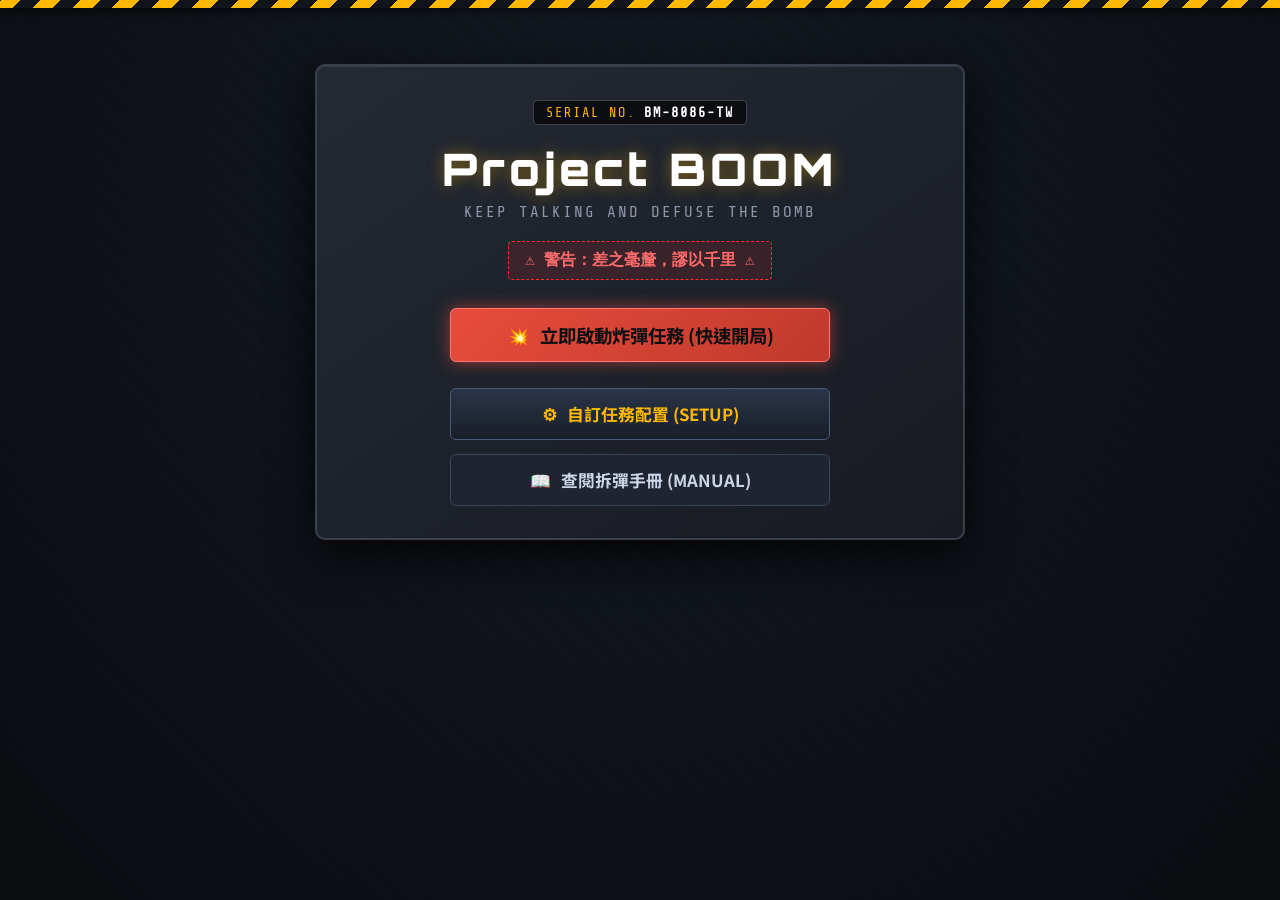
==== web/public/index.html @ ce7dba4e "fix: resolve public API path 404, add public/game wrappers and quick start button" ====
<!DOCTYPE html>
<html lang="zh-Hant">
<head>
<meta charset="UTF-8">
<meta name="viewport" content="width=device-width, initial-scale=1.0">
<title>Project BOOM - 拆彈手冊實境模擬</title>
<link rel="stylesheet" href="css/style.css?v=20261126e">
<link rel="preconnect" href="https://fonts.googleapis.com">
<link rel="preconnect" href="https://fonts.gstatic.com" crossorigin>
<link href="https://fonts.googleapis.com/css2?family=Share+Tech+Mono&family=Orbitron:wght@700;900&family=Noto+Sans+TC:wght@400;700;900&display=swap" rel="stylesheet">
</head>
<body class="ktane-theme">

<!-- 頂部警示斜紋飾條 -->
<div class="hazard-stripe-bar top"></div>

<!-- ================= 主選單畫面 ================= -->
<section id="mainMenuScreen" class="screen">
  <div class="menu-metal-box">
    <div class="serial-badge">
      <span class="badge-lbl">SERIAL NO.</span>
      <span class="badge-val">BM-8086-TW</span>
    </div>
    <h1 class="game-main-title">Project BOOM</h1>
    <p class="game-subtitle">KEEP TALKING AND DEFUSE THE BOMB</p>
    <div class="warning-banner">⚠ 警告：差之毫釐，謬以千里 ⚠</div>

    <div class="menu-actions">
      <button class="ktane-btn primary-btn" id="quickStartBtn" style="background: linear-gradient(135deg, #e74c3c, #c0392b); border-color: #ff7675; box-shadow: 0 0 16px rgba(231,76,60,0.6); margin-bottom: 12px; width: 100%; font-size: 1.15rem;">
        <span class="btn-icon">💥</span> 立即啟動炸彈任務 (快速開局)
      </button>
      <button class="ktane-btn secondary-btn" id="goSetupBtn">
        <span class="btn-icon">⚙</span> 自訂任務配置 (SETUP)
      </button>
      <button class="ktane-btn ghost-btn" id="menuOpenManualBtn">
        <span class="btn-icon">📖</span> 查閱拆彈手冊 (MANUAL)
      </button>
    </div>
  </div>
</section>

<!-- ================= 任務配置畫面 (無存檔功能) ================= -->
<section id="setupScreen" class="screen hidden">
  <div class="setup-metal-card">
    <div class="card-header">
      <span class="header-led red"></span>
      <h2>任務配置面板 (CONFIG)</h2>
      <span class="header-led green"></span>
    </div>

    <div class="card-content">
      <div class="setup-section">
        <div class="section-title">［ 啟動模組 ］</div>
        <div class="mod-checkboxes-grid">
          <label class="ktane-check-item">
            <input type="checkbox" class="mod-check" value="fourColor" checked>
            <span class="check-box"></span>
            <span class="check-text">【四色按鈕】(Four-Color)</span>
          </label>
          <label class="ktane-check-item">
            <input type="checkbox" class="mod-check" value="greyCaesar" checked>
            <span class="check-box"></span>
            <span class="check-text">【格雷 / 凱撒密碼】(Cipher)</span>
          </label>
          <label class="ktane-check-item">
            <input type="checkbox" class="mod-check" value="trislator" checked>
            <span class="check-box"></span>
            <span class="check-text">【三角翻譯】(Trislator)</span>
          </label>
          <label class="ktane-check-item">
            <input type="checkbox" class="mod-check" value="tune" checked>
            <span class="check-box"></span>
            <span class="check-text">【頻率調變】(Resonance)</span>
          </label>
          <label class="ktane-check-item">
            <input type="checkbox" class="mod-check" value="sort" checked>
            <span class="check-box"></span>
            <span class="check-text">【資料排序】(Data Sorting)</span>
          </label>
        </div>
      </div>

      <div class="setup-section">
        <div class="section-title">［ 遊戲模式 (MODE) ］</div>
        <div class="mode-radios">
          <label class="ktane-radio-item">
            <input type="radio" name="manualMode" value="single" checked>
            <span class="radio-dot"></span>
            <span class="radio-text">單人模式（畫面右上角可隨時展開拆彈手冊）</span>
          </label>
          <label class="ktane-radio-item">
            <input type="radio" name="manualMode" value="double">
            <span class="radio-dot"></span>
            <span class="radio-text">雙人模式（拆彈者僅能看炸彈，由另一人持 main.pdf 手冊語音溝通）</span>
          </label>
        </div>
      </div>

      <div class="setup-grid-row">
        <div class="setup-col">
          <div class="section-title">［ 倒數計時器 ］</div>
          <select id="timeLimitSelect" class="ktane-select">
            <option value="60">01:00 (1 分鐘極限挑戰)</option>
            <option value="180">03:00 (3 分鐘緊湊)</option>
            <option value="300" selected>05:00 (5 分鐘標準)</option>
            <option value="600">10:00 (10 分鐘充裕)</option>
          </select>
        </div>

        <div class="setup-col">
          <div class="section-title">［ 失誤上限 (STRIKES) ］</div>
          <select id="maxStrikesSelect" class="ktane-select">
            <option value="1">1 次失誤即爆炸 (死鬥)</option>
            <option value="2">2 次失誤</option>
            <option value="3" selected>3 次失誤 (手冊標準規則)</option>
            <option value="5">5 次失誤 (練習)</option>
          </select>
        </div>
      </div>

      <p class="err-msg" id="setupErr"></p>

      <div class="setup-actions">
        <button class="ktane-btn ghost-btn" id="setupBackBtn">← 返回主選單</button>
        <button class="ktane-btn primary-btn" id="setupStartBtn">💥 武裝並啟動炸彈！</button>
      </div>
    </div>
  </div>
</section>

<!-- ================= 炸彈主畫面 (使用 main.pdf 原始遊戲主圖) ================= -->
<section id="gameScreen" class="screen hidden">

  <!-- 頂部簡報導航列 -->
  <header class="bomb-top-bar">
    <div class="bomb-badge">
      <span class="status-indicator live"></span>
      <span class="bomb-id">ORDNANCE: PROJECT BOOM (115學年度)</span>
    </div>
    <div class="bomb-top-controls">
      <button class="tool-btn" id="openManualBtn">📖 拆彈手冊 (MANUAL)</button>
      <button class="tool-btn danger" id="backToMenuBtn">✕ 放棄任務</button>
    </div>
  </header>

  <!-- 提示文字 -->
  <div class="bomb-interaction-tip">
    🔍 點擊任一模組即可<strong>放大到畫面中間</strong>開始操作！右上角將隨時顯示剩餘時間與特殊指示燈。
  </div>

  <!-- 炸彈手提機殼主圖容器（尺寸完美符合 main.pdf 的 bomb.png: 1000 x 673） -->
  <div class="bomb-chassis-wrapper">
    <div class="bomb-board" id="bombBoard">
      <!-- 原始手冊底圖 -->
      <img src="images/bomb.png" alt="Bomb Chassis" class="bomb-bg-img" id="bombBgImg">

      <!-- ============ 6 大熱區與即時燈號疊加層 ============ -->

      <!-- 1. 左上：四色按鈕 (Four-Color) -->
      <div class="module-bay-hotspot" id="hotspot-fourColor" data-module="fourColor" title="點擊放大：四色按鈕">
        <div class="bay-status-led" id="led-status-fourColor"></div>
        <div class="hover-inspect-badge">🔍 點擊操作</div>
      </div>

      <!-- 2. 中上：主板 (Mainboard - 計時器 / 失誤燈 / YB指示燈) -->
      <div class="module-bay-hotspot mainboard-hotspot" id="hotspot-mainboard" title="炸彈主板核心">
        <!-- 數位 7 段計時器疊加顯示 -->
        <div class="main-timer-overlay" id="mainboardTimer">05:00</div>
        <!-- 3 個紅色失誤指示燈疊加 -->
        <div class="main-strikes-overlay">
          <span class="mb-strike-dot" id="mbStrike1"></span>
          <span class="mb-strike-dot" id="mbStrike2"></span>
          <span class="mb-strike-dot" id="mbStrike3"></span>
        </div>
        <!-- 黃藍特殊指示燈疊加 -->
        <div class="main-yb-overlay">
          <span class="mb-yb-dot yellow" id="mbYbY"></span>
          <span class="mb-yb-dot blue" id="mbYbB"></span>
        </div>
      </div>

      <!-- 3. 右上：格雷 / 凱撒密碼 (Grey / Caesar) -->
      <div class="module-bay-hotspot" id="hotspot-greyCaesar" data-module="greyCaesar" title="點擊放大：格雷/凱撒密碼">
        <div class="bay-status-led" id="led-status-greyCaesar"></div>
        <div class="hover-inspect-badge">🔍 點擊操作</div>
      </div>

      <!-- 4. 左下：三角翻譯 (Trislator) -->
      <div class="module-bay-hotspot" id="hotspot-trislator" data-module="trislator" title="點擊放大：三角翻譯">
        <div class="bay-status-led" id="led-status-trislator"></div>
        <div class="hover-inspect-badge">🔍 點擊操作</div>
      </div>

      <!-- 5. 中下：頻率調變 (Resonance / Tune) -->
      <div class="module-bay-hotspot" id="hotspot-tune" data-module="tune" title="點擊放大：頻率調變">
        <div class="bay-status-led" id="led-status-tune"></div>
        <div class="hover-inspect-badge">🔍 點擊操作</div>
      </div>

      <!-- 6. 右下：資料排序 (Sorting / Tros) -->
      <div class="module-bay-hotspot" id="hotspot-sort" data-module="sort" title="點擊放大：資料排序">
        <div class="bay-status-led" id="led-status-sort"></div>
        <div class="hover-inspect-badge">🔍 點擊操作</div>
      </div>
    </div>
  </div>
</section>

<!-- ================= 放大後的模組居中操作視窗 (ZOOMED FOCUS VIEW) ================= -->
<div id="moduleFocusOverlay" class="focus-overlay hidden">

  <!-- 右上角常駐 HUD（計時器、失誤次數、黃藍指示燈狀態） -->
  <aside class="focus-top-hud">
    <div class="hud-box">
      <!-- 倒數計時器 -->
      <div class="hud-section hud-timer-section">
        <div class="hud-title">REMAINING</div>
        <div class="hud-timer-display" id="hudTimerDisplay">05:00</div>
      </div>

      <!-- 失誤次數 (STRIKES) -->
      <div class="hud-section hud-strikes-section">
        <div class="hud-title">STRIKES</div>
        <div class="hud-strikes-holder" id="hudStrikesHolder">
          <span class="hud-strike-x" data-n="1">✕</span>
          <span class="hud-strike-x" data-n="2">✕</span>
          <span class="hud-strike-x" data-n="3">✕</span>
        </div>
      </div>

      <!-- 黃藍特殊指示燈 (INDICATORS) -->
      <div class="hud-section hud-yb-section">
        <div class="hud-title">INDICATORS</div>
        <div class="hud-yb-lamps">
          <div class="hud-lamp-group">
            <span class="hud-lamp-led yellow" id="hudYbY"></span>
            <span class="hud-lamp-name">Y</span>
          </div>
          <div class="hud-lamp-group">
            <span class="hud-lamp-led blue" id="hudYbB"></span>
            <span class="hud-lamp-name">B</span>
          </div>
        </div>
      </div>
    </div>
  </aside>

  <!-- 放大畫面左上方：返回全貌按鈕 -->
  <div class="focus-back-bar">
    <button class="focus-back-btn" id="zoomOutBtn">
      <span class="back-arrow">←</span> 返回炸彈全貌 (ESC)
    </button>
  </div>

  <!-- 畫面中央：放大的模組本體操作機箱 -->
  <div class="focus-center-console">
    <div class="focus-console-header">
      <span class="console-status-led" id="focusModuleStatusLed"></span>
      <h2 class="console-title" id="focusModuleTitle">模組操作</h2>
    </div>

    <!-- 各模組的動態互動內容容器 -->
    <div class="focus-console-body" id="focusModuleContent">
      <!-- 點擊不同模組時在此動態渲染 -->
    </div>
  </div>
</div>

<!-- ================= 拆彈手冊彈出視窗 ================= -->
<div id="manualModal" class="manual-modal hidden">
  <div class="manual-backdrop" id="manualBackdrop"></div>
  <div class="manual-window">
    <div class="manual-header">
      <div class="binder-rings">
        <span class="ring"></span><span class="ring"></span><span class="ring"></span>
      </div>
      <h2>PROJECT BOOM 拆彈操作手冊 (手冊第 1~12 頁精華)</h2>
      <button class="manual-close-btn" id="manualCloseBtn">✕ 關閉手冊</button>
    </div>
    <div class="manual-body" id="manualBody">
      <!-- 由 reference-table.js 與 app.js 動態渲染 -->
    </div>
  </div>
</div>

<!-- ================= 結算視窗 (勝利 / 爆炸) ================= -->
<div id="resultModal" class="result-modal hidden">
  <div class="result-backdrop"></div>
  <div class="result-card" id="resultCard">
    <div class="result-icon" id="resultIcon">💥</div>
    <h2 class="result-title" id="resultTitle">孩子，你炸了！</h2>
    <p class="result-desc" id="resultDesc">失誤累積達 3 次，炸彈已被引爆。</p>
    <div class="result-stats" id="resultStats"></div>
    <div class="result-actions">
      <button class="ktane-btn primary-btn" id="restartGameBtn">🔄 再挑戰一次</button>
      <button class="ktane-btn ghost-btn" id="resultMenuBtn">🏠 返回主選單</button>
    </div>
  </div>
</div>

<!-- 腳本引入 -->
<script src="js/sound-fx.js?v=20261126e"></script>
<script src="js/reference-table.js?v=20261126e"></script>
<script src="js/app.js?v=20261126e"></script>
</body>
</html>
---- web/public/css/style.css ----
/* =========================================================
   PROJECT BOOM - KTANE 擬真工控拆彈視覺樣式表
   配合 main.pdf 原圖排版與點擊模組放大聚焦架構
   ========================================================= */

:root {
  --bg-deep: #0c0e12;
  --panel-bg: #1e222a;
  --panel-border: #383f4d;
  --steel-dark: #2a2f3a;
  --steel-light: #444c5e;
  --hazard-yellow: #ffb800;
  --hazard-black: #11141a;
  --led-green: #00ff66;
  --led-red: #ff2a2a;
  --led-yellow: #ffd000;
  --led-blue: #00b0ff;
  --led-purple: #c040ff;
  --led-indigo: #4b0082;
  --text-main: #f0f3f8;
  --text-muted: #8c96a8;
  --font-mono: 'Share Tech Mono', monospace;
  --font-display: 'Orbitron', sans-serif;
  --font-sans: 'Noto Sans TC', sans-serif;
}

* {
  box-sizing: border-box;
  margin: 0;
  padding: 0;
  user-select: none;
}

body.ktane-theme {
  background-color: var(--bg-deep);
  background-image: 
    radial-gradient(ellipse at 50% 20%, rgba(30, 40, 55, 0.45) 0%, rgba(10, 12, 16, 0.95) 100%),
    repeating-linear-gradient(45deg, rgba(0,0,0,0.15), rgba(0,0,0,0.15) 10px, transparent 10px, transparent 20px);
  color: var(--text-main);
  font-family: var(--font-sans);
  min-height: 100vh;
  display: flex;
  flex-direction: column;
  align-items: center;
  justify-content: flex-start;
  overflow-x: hidden;
}

/* 頂部黃黑警示條 */
.hazard-stripe-bar.top {
  width: 100%;
  height: 8px;
  background: repeating-linear-gradient(
    -45deg,
    var(--hazard-yellow),
    var(--hazard-yellow) 14px,
    var(--hazard-black) 14px,
    var(--hazard-black) 28px
  );
  box-shadow: 0 2px 10px rgba(0,0,0,0.8);
}

.screen {
  width: 100%;
  max-width: 1100px;
  padding: 16px 20px 40px;
  display: flex;
  flex-direction: column;
  align-items: center;
  transition: opacity 0.25s ease;
}

.hidden {
  display: none !important;
}

/* ================= 主選單與配置卡片 ================= */
.menu-metal-box, .setup-metal-card {
  width: 100%;
  max-width: 650px;
  background: linear-gradient(145deg, #242933, #181b22);
  border: 2px solid var(--panel-border);
  border-radius: 10px;
  padding: 32px 36px;
  margin-top: 40px;
  box-shadow: 0 16px 45px rgba(0,0,0,0.8), inset 0 1px 0 rgba(255,255,255,0.1);
  text-align: center;
  position: relative;
}

.serial-badge {
  display: inline-flex;
  gap: 8px;
  background: #0b0d11;
  border: 1px solid #3c4454;
  padding: 4px 12px;
  border-radius: 4px;
  font-family: var(--font-mono);
  font-size: 0.85rem;
  letter-spacing: 2px;
  margin-bottom: 16px;
}

.badge-lbl { color: var(--hazard-yellow); }
.badge-val { color: #fff; font-weight: 700; }

.game-main-title {
  font-family: var(--font-display);
  font-size: 2.8rem;
  font-weight: 900;
  letter-spacing: 4px;
  color: #fff;
  text-shadow: 0 0 16px rgba(255, 184, 0, 0.4);
  margin-bottom: 6px;
}

.game-subtitle {
  font-family: var(--font-mono);
  color: var(--text-muted);
  font-size: 1rem;
  letter-spacing: 2px;
  margin-bottom: 20px;
}

.warning-banner {
  background: rgba(255, 42, 42, 0.12);
  border: 1px dashed var(--led-red);
  color: #ff6b6b;
  font-family: var(--font-mono);
  font-weight: 700;
  padding: 8px 16px;
  border-radius: 4px;
  margin: 0 auto 28px;
  display: inline-block;
}

.menu-actions {
  display: flex;
  flex-direction: column;
  gap: 14px;
  align-items: center;
}

/* 按鈕風格 */
.ktane-btn {
  display: inline-flex;
  align-items: center;
  justify-content: center;
  gap: 10px;
  padding: 13px 28px;
  font-family: var(--font-sans);
  font-size: 1.05rem;
  font-weight: 700;
  border-radius: 6px;
  cursor: pointer;
  transition: all 0.15s ease;
  border: 1px solid transparent;
  width: 100%;
  max-width: 380px;
}

.ktane-btn.primary-btn {
  background: linear-gradient(180deg, #ffb800, #d98200);
  color: #0b0d11;
  box-shadow: 0 4px 15px rgba(255, 184, 0, 0.35);
  border-color: #ffd043;
}
.ktane-btn.primary-btn:hover {
  background: linear-gradient(180deg, #ffd043, #e59400);
  box-shadow: 0 6px 20px rgba(255, 184, 0, 0.55);
  transform: translateY(-1px);
}
.ktane-btn.primary-btn:active {
  transform: translateY(1px);
}

.ktane-btn.secondary-btn {
  background: linear-gradient(180deg, #2b3548, #181e29);
  color: #ffb800;
  border-color: #4a5a78;
}
.ktane-btn.secondary-btn:hover {
  background: linear-gradient(180deg, #37445c, #222b3b);
  border-color: #ffb800;
  box-shadow: 0 4px 15px rgba(255, 184, 0, 0.25);
  transform: translateY(-1px);
}
.ktane-btn.secondary-btn:active {
  transform: translateY(1px);
}

.ktane-btn.ghost-btn {
  background: #1e2430;
  color: #ccd6e8;
  border: 1px solid #3c475a;
}
.ktane-btn.ghost-btn:hover {
  background: #2b3345;
  color: #fff;
  border-color: #55637d;
}

/* 設定卡片細節 */
.setup-metal-card .card-header {
  display: flex;
  justify-content: space-between;
  align-items: center;
  border-bottom: 1px solid var(--panel-border);
  padding-bottom: 16px;
  margin-bottom: 20px;
}
.setup-metal-card h2 {
  font-family: var(--font-display);
  font-size: 1.4rem;
  letter-spacing: 2px;
}
.header-led {
  width: 12px; height: 12px; border-radius: 50%;
}
.header-led.red { background: var(--led-red); box-shadow: 0 0 10px var(--led-red); }
.header-led.green { background: var(--led-green); box-shadow: 0 0 10px var(--led-green); }

.setup-section {
  text-align: left;
  margin-bottom: 20px;
}
.section-title {
  font-family: var(--font-mono);
  color: var(--hazard-yellow);
  font-size: 0.95rem;
  font-weight: 700;
  margin-bottom: 10px;
}
.mod-checkboxes-grid {
  display: grid;
  grid-template-columns: repeat(auto-fill, minmax(240px, 1fr));
  gap: 10px;
}
.ktane-check-item, .ktane-radio-item {
  display: flex;
  align-items: center;
  gap: 10px;
  background: #151820;
  border: 1px solid #2d3545;
  padding: 10px 14px;
  border-radius: 6px;
  cursor: pointer;
  transition: all 0.15s ease;
}
.ktane-check-item:hover, .ktane-radio-item:hover {
  border-color: #4a5873;
  background: #1c212c;
}
.check-box, .radio-dot {
  width: 18px; height: 18px;
  border: 2px solid #5a667d;
  display: inline-block;
  border-radius: 3px;
  position: relative;
}
.radio-dot { border-radius: 50%; }
.ktane-check-item input, .ktane-radio-item input { display: none; }
.ktane-check-item input:checked + .check-box {
  background: var(--hazard-yellow);
  border-color: var(--hazard-yellow);
}
.ktane-check-item input:checked + .check-box::after {
  content: '✓';
  position: absolute;
  top: -2px; left: 2px;
  color: #000;
  font-weight: 900;
  font-size: 13px;
}
.ktane-radio-item input:checked + .radio-dot {
  border-color: var(--hazard-yellow);
  background: radial-gradient(circle, var(--hazard-yellow) 40%, transparent 45%);
}

.setup-grid-row {
  display: grid;
  grid-template-columns: 1fr 1fr;
  gap: 16px;
  margin-bottom: 20px;
}
.ktane-select {
  width: 100%;
  padding: 10px 14px;
  background: #11141c;
  color: #fff;
  border: 1px solid #3c475a;
  border-radius: 6px;
  font-family: var(--font-mono);
  font-size: 1rem;
}
.setup-actions {
  display: flex;
  gap: 14px;
  justify-content: center;
  margin-top: 24px;
}

/* ================= 炸彈主畫面 (使用 bomb.png 底圖) ================= */
.bomb-top-bar {
  width: 100%;
  max-width: 1000px;
  display: flex;
  justify-content: space-between;
  align-items: center;
  background: #14171f;
  border: 1px solid #2a313f;
  border-radius: 6px;
  padding: 10px 18px;
  margin-bottom: 12px;
}
.bomb-badge {
  display: flex;
  align-items: center;
  gap: 10px;
}
.status-indicator.live {
  width: 10px; height: 10px; border-radius: 50%;
  background: var(--led-red);
  box-shadow: 0 0 8px var(--led-red);
  animation: pulse-live 1s infinite alternate;
}
@keyframes pulse-live {
  0% { opacity: 0.5; }
  100% { opacity: 1; }
}
.bomb-id {
  font-family: var(--font-mono);
  font-size: 0.95rem;
  letter-spacing: 2px;
  color: #fff;
}
.bomb-top-controls {
  display: flex;
  gap: 10px;
}
.tool-btn {
  background: #222836;
  border: 1px solid #3d475c;
  color: #ccd6e8;
  padding: 7px 14px;
  border-radius: 4px;
  cursor: pointer;
  font-family: var(--font-sans);
  font-weight: 700;
  font-size: 0.9rem;
  transition: all 0.15s ease;
}
.tool-btn:hover {
  background: #313a4d;
  color: #fff;
}
.tool-btn.danger {
  border-color: #592525;
  color: #ff8585;
}
.tool-btn.danger:hover {
  background: #471919;
  color: #fff;
}

.bomb-interaction-tip {
  font-family: var(--font-mono);
  font-size: 0.92rem;
  color: #abbcd6;
  background: rgba(30, 42, 60, 0.45);
  border: 1px solid #29384e;
  padding: 7px 16px;
  border-radius: 4px;
  margin-bottom: 14px;
  text-align: center;
}

/* 炸彈主體機殼 (1000 x 673 等比) */
.bomb-chassis-wrapper {
  width: 100%;
  max-width: 1000px;
  display: flex;
  justify-content: center;
  align-items: center;
  position: relative;
}

.bomb-board {
  width: 100%;
  max-width: 1000px;
  aspect-ratio: 1000 / 673;
  position: relative;
  background: #ffffff;
  border-radius: 12px;
  overflow: hidden;
  box-shadow: 0 16px 50px rgba(0,0,0,0.9), 0 0 0 4px #1b2029;
}

.bomb-bg-img {
  width: 100%;
  height: 100%;
  display: block;
  object-fit: fill;
  pointer-events: none;
}

/* 6 個模組熱區格位 (2 行 x 3 列) */
.module-bay-hotspot {
  position: absolute;
  width: 33.333%;
  height: 50%;
  cursor: pointer;
  transition: background 0.15s ease, box-shadow 0.15s ease;
  z-index: 10;
}

/* 各模組位置 */
#hotspot-fourColor { top: 0; left: 0; }
#hotspot-mainboard { top: 0; left: 33.333%; cursor: default; }
#hotspot-greyCaesar { top: 0; left: 66.666%; }
#hotspot-trislator { top: 50%; left: 0; }
#hotspot-tune { top: 50%; left: 33.333%; }
#hotspot-sort { top: 50%; left: 66.666%; }

/* 可點擊模組的懸停視覺效果 */
.module-bay-hotspot:not(.mainboard-hotspot):hover {
  background: rgba(0, 230, 118, 0.08);
  box-shadow: inset 0 0 25px rgba(0, 230, 118, 0.25);
}

.hover-inspect-badge {
  position: absolute;
  bottom: 8px;
  right: 12px;
  background: rgba(14, 18, 24, 0.88);
  border: 1px solid var(--hazard-yellow);
  color: var(--hazard-yellow);
  font-family: var(--font-mono);
  font-size: 0.78rem;
  font-weight: 700;
  padding: 3px 8px;
  border-radius: 4px;
  opacity: 0;
  transform: translateY(4px);
  transition: all 0.15s ease;
  pointer-events: none;
}
.module-bay-hotspot:hover .hover-inspect-badge {
  opacity: 1;
  transform: translateY(0);
}

/* 每個模組左上角的綠色狀態指示燈 */
.bay-status-led {
  position: absolute;
  top: 6.5%;
  left: 8.5%;
  width: 12.5%;
  aspect-ratio: 1 / 1;
  border-radius: 50%;
  pointer-events: none;
  background: transparent;
  transition: all 0.3s ease;
}

.bay-status-led.solved {
  background: var(--led-green);
  box-shadow: 0 0 16px var(--led-green), 0 0 32px var(--led-green);
}

/* 主板核心疊加層 (Timer / Strikes / YB) */
.main-timer-overlay {
  position: absolute;
  top: 17%;
  left: 6.5%;
  width: 76%;
  height: 48%;
  display: flex;
  align-items: center;
  justify-content: center;
  font-family: var(--font-display);
  font-size: 3.6vw;
  font-weight: 900;
  color: var(--led-red);
  letter-spacing: 2px;
  text-shadow: 0 0 14px rgba(255, 42, 42, 0.8);
  pointer-events: none;
}
@media (min-width: 1000px) {
  .main-timer-overlay { font-size: 36px; }
}

.main-strikes-overlay {
  position: absolute;
  top: 72%;
  left: 28%;
  width: 35%;
  display: flex;
  justify-content: space-between;
  align-items: center;
  pointer-events: none;
}
.mb-strike-dot {
  width: 18px;
  height: 18px;
  border-radius: 50%;
  background: #2a1111;
  transition: all 0.2s ease;
}
.mb-strike-dot.lit {
  background: var(--led-red);
  box-shadow: 0 0 14px var(--led-red), 0 0 25px var(--led-red);
}

.main-yb-overlay {
  position: absolute;
  top: 31%;
  right: 5%;
  display: flex;
  flex-direction: column;
  gap: 16px;
  pointer-events: none;
}
.mb-yb-dot {
  width: 18px;
  height: 18px;
  border-radius: 50%;
  transition: all 0.25s ease;
}
.mb-yb-dot.yellow { background: #3b3512; }
.mb-yb-dot.yellow.lit { background: var(--led-yellow); box-shadow: 0 0 16px var(--led-yellow); }
.mb-yb-dot.blue { background: #0f273d; }
.mb-yb-dot.blue.lit { background: var(--led-blue); box-shadow: 0 0 16px var(--led-blue); }

/* ================= 模組放大居中檢視 (FOCUS OVERLAY) ================= */
.focus-overlay {
  position: fixed;
  inset: 0;
  z-index: 200;
  background: rgba(8, 10, 14, 0.94);
  backdrop-filter: blur(8px);
  display: flex;
  align-items: center;
  justify-content: center;
  padding: 20px;
  animation: fadeInFocus 0.2s cubic-bezier(0.16, 1, 0.3, 1);
}
@keyframes fadeInFocus {
  from { opacity: 0; transform: scale(0.96); }
  to { opacity: 1; transform: scale(1); }
}

/* 放大畫面右上角常駐 HUD */
.focus-top-hud {
  position: absolute;
  top: 18px;
  right: 24px;
  z-index: 220;
}
.hud-box {
  background: linear-gradient(180deg, #181d26, #10131a);
  border: 2px solid #3a4559;
  border-radius: 8px;
  padding: 10px 16px;
  display: flex;
  align-items: center;
  gap: 20px;
  box-shadow: 0 8px 30px rgba(0,0,0,0.85), inset 0 1px 0 rgba(255,255,255,0.1);
}
.hud-section {
  display: flex;
  flex-direction: column;
  align-items: center;
}
.hud-title {
  font-family: var(--font-mono);
  font-size: 0.72rem;
  letter-spacing: 1.5px;
  color: var(--text-muted);
  margin-bottom: 4px;
}
.hud-timer-display {
  font-family: var(--font-display);
  font-size: 1.8rem;
  font-weight: 900;
  color: var(--led-red);
  text-shadow: 0 0 12px rgba(255, 42, 42, 0.85);
  letter-spacing: 2px;
}
.hud-strikes-holder {
  display: flex;
  gap: 6px;
}
.hud-strike-x {
  font-size: 1.4rem;
  font-weight: 900;
  color: #3b1b1b;
  transition: all 0.2s ease;
}
.hud-strike-x.lit {
  color: var(--led-red);
  text-shadow: 0 0 12px var(--led-red);
}
.hud-yb-lamps {
  display: flex;
  gap: 12px;
}
.hud-lamp-group {
  display: flex;
  flex-direction: column;
  align-items: center;
  gap: 3px;
}
.hud-lamp-led {
  width: 16px; height: 16px;
  border-radius: 50%;
  border: 1px solid #1c222d;
}
.hud-lamp-led.yellow { background: #3b3512; }
.hud-lamp-led.yellow.lit { background: var(--led-yellow); box-shadow: 0 0 12px var(--led-yellow); }
.hud-lamp-led.blue { background: #0f273d; }
.hud-lamp-led.blue.lit { background: var(--led-blue); box-shadow: 0 0 12px var(--led-blue); }
.hud-lamp-name {
  font-family: var(--font-mono);
  font-size: 0.75rem;
  color: #fff;
  font-weight: 700;
}

/* 放大畫面左上角返回按鈕 */
.focus-back-bar {
  position: absolute;
  top: 18px;
  left: 24px;
  z-index: 220;
}
.focus-back-btn {
  background: #1e2430;
  border: 1px solid #414e66;
  color: #e2e8f5;
  font-family: var(--font-sans);
  font-weight: 700;
  font-size: 0.95rem;
  padding: 10px 18px;
  border-radius: 6px;
  cursor: pointer;
  display: flex;
  align-items: center;
  gap: 8px;
  box-shadow: 0 4px 15px rgba(0,0,0,0.6);
  transition: all 0.15s ease;
}
.focus-back-btn:hover {
  background: #2d374a;
  border-color: var(--hazard-yellow);
  color: #fff;
  transform: translateY(-1px);
}
.back-arrow { font-size: 1.2rem; }

/* 畫面中央的放大控制機箱 */
.focus-center-console {
  width: 100%;
  max-width: 680px;
  min-height: 480px;
  max-height: 86vh;
  background: linear-gradient(165deg, #222733, #151821);
  border: 2px solid #4a5770;
  border-radius: 12px;
  box-shadow: 0 25px 60px rgba(0,0,0,0.95), inset 0 1px 0 rgba(255,255,255,0.15);
  display: flex;
  flex-direction: column;
  overflow: hidden;
  position: relative;
}

.focus-console-header {
  background: #11141c;
  border-bottom: 2px solid #2d3545;
  padding: 14px 22px;
  display: flex;
  align-items: center;
  gap: 14px;
}
.console-status-led {
  width: 18px; height: 18px; border-radius: 50%;
  background: #153322;
  border: 2px solid #0f2418;
  transition: all 0.3s ease;
}
.console-status-led.solved {
  background: var(--led-green);
  border-color: #00b347;
  box-shadow: 0 0 14px var(--led-green), 0 0 25px var(--led-green);
}
.console-title {
  font-family: var(--font-display);
  font-size: 1.35rem;
  letter-spacing: 2px;
  color: #fff;
}

.focus-console-body {
  padding: 24px;
  flex: 1;
  overflow-y: auto;
  display: flex;
  flex-direction: column;
  align-items: center;
  justify-content: center;
}

/* ================= 各模組放大操作細部樣式 ================= */

/* 1. 四色按鈕 */
.four-color-console {
  display: flex;
  gap: 24px;
  justify-content: center;
  align-items: center;
  padding: 20px 0;
}
.fc-unit {
  display: flex;
  flex-direction: column;
  align-items: center;
  gap: 18px;
}
.fc-led {
  width: 58px; height: 58px;
  border-radius: 50%;
  background: #1f2530;
  border: 3px solid #14171f;
  box-shadow: inset 0 0 12px rgba(0,0,0,0.9);
  transition: background 0.1s ease, box-shadow 0.1s ease;
}
.fc-led[data-color="R"] {
  background: #ff2233;
  box-shadow: 0 0 20px #ff2233, 0 0 35px #ff2233, inset 0 0 8px #fff;
}
.fc-led[data-color="G"] {
  background: #00ff66;
  box-shadow: 0 0 20px #00ff66, 0 0 35px #00ff66, inset 0 0 8px #fff;
}
.fc-led[data-color="B"] {
  background: #00b0ff;
  box-shadow: 0 0 20px #00b0ff, 0 0 35px #00b0ff, inset 0 0 8px #fff;
}

.fc-btn {
  width: 58px; height: 58px;
  border-radius: 8px;
  background: linear-gradient(180deg, #e6ecf5, #b8c4d6);
  border: 2px solid #8e9bb0;
  box-shadow: 0 6px 0 #6d788a, 0 8px 15px rgba(0,0,0,0.5);
  cursor: pointer;
  transition: transform 0.08s ease, box-shadow 0.08s ease;
}
.fc-btn:active {
  transform: translateY(4px);
  box-shadow: 0 2px 0 #6d788a, 0 4px 8px rgba(0,0,0,0.5);
}

/* 2. 格雷 / 凱撒密碼 */
.cipher-locked-box {
  text-align: center;
  padding: 40px 20px;
}
.cipher-lock-icon {
  font-size: 3.5rem;
  margin-bottom: 16px;
  filter: drop-shadow(0 0 12px rgba(255, 184, 0, 0.4));
}
.cipher-locked-title {
  font-family: var(--font-display);
  font-size: 1.4rem;
  color: var(--hazard-yellow);
  margin-bottom: 12px;
}
.cipher-locked-desc {
  font-family: var(--font-mono);
  color: var(--text-muted);
  font-size: 1rem;
  line-height: 1.6;
}

.cipher-active-console {
  width: 100%;
  display: flex;
  flex-direction: column;
  align-items: center;
  gap: 24px;
}
.cipher-leds-row {
  display: flex;
  gap: 16px;
  margin-bottom: 10px;
}
.cipher-bit-led {
  width: 28px; height: 28px;
  border-radius: 50%;
  background: #1a1e27;
  border: 2px solid #2d3545;
  transition: all 0.2s ease;
}
.cipher-bit-led.white {
  background: #ffffff;
  box-shadow: 0 0 14px #ffffff;
}
.cipher-bit-led.indigo {
  background: #4b0082;
  border-color: #8a2be2;
  box-shadow: 0 0 14px #8a2be2;
}

.cipher-big-btn {
  width: 130px; height: 130px;
  border-radius: 50%;
  background: radial-gradient(circle at 35% 35%, #55627a, #232a36);
  border: 6px solid #1b2029;
  box-shadow: 0 10px 25px rgba(0,0,0,0.8), inset 0 2px 4px rgba(255,255,255,0.2);
  color: #fff;
  font-family: var(--font-mono);
  font-size: 1.15rem;
  font-weight: 700;
  cursor: pointer;
  transition: transform 0.08s ease;
}
.cipher-big-btn:active {
  transform: scale(0.96);
}

.cipher-sound-toggle-btn {
  background: #1e2430;
  border: 1px solid #3c475a;
  color: #ccd6e8;
  padding: 8px 18px;
  border-radius: 6px;
  cursor: pointer;
  font-family: var(--font-mono);
  font-size: 0.95rem;
}
.cipher-sound-toggle-btn:hover {
  background: #2d3648;
  color: #fff;
}

/* 3. 三角翻譯 (Trislator) */
.tris-console {
  width: 100%;
  display: flex;
  flex-direction: column;
  align-items: center;
  gap: 20px;
}
.tris-crt-panel {
  width: 100%;
  max-width: 460px;
  background: #050806;
  border: 3px solid #233327;
  border-radius: 8px;
  padding: 14px 18px;
  box-shadow: inset 0 0 18px rgba(0,0,0,0.95), 0 0 12px rgba(0, 230, 118, 0.15);
}
.tris-crt-line1 {
  font-family: var(--font-mono);
  font-size: 1.4rem;
  color: #00ff66;
  text-shadow: 0 0 8px rgba(0, 255, 102, 0.75);
  min-height: 30px;
  letter-spacing: 2px;
}
.tris-crt-line2 {
  font-family: var(--font-mono);
  font-size: 1.6rem;
  font-weight: 700;
  color: var(--hazard-yellow);
  text-shadow: 0 0 10px rgba(255, 184, 0, 0.8);
  min-height: 36px;
  border-top: 1px dashed #1d2b21;
  margin-top: 8px;
  padding-top: 6px;
  letter-spacing: 3px;
}

.tris-keypad-grid {
  display: grid;
  grid-template-columns: repeat(4, 60px);
  gap: 8px;
  justify-content: center;
}
.k-btn {
  height: 52px;
  border-radius: 6px;
  border: 1px solid #3c4557;
  background: linear-gradient(180deg, #2c3342, #1d212b);
  color: #fff;
  font-family: var(--font-mono);
  font-size: 1.25rem;
  font-weight: 700;
  cursor: pointer;
  box-shadow: 0 4px 10px rgba(0,0,0,0.5);
  transition: all 0.08s ease;
}
.k-btn:active {
  transform: translateY(2px);
  background: #161922;
}
.k-btn.letter { color: #5ce1e6; border-color: #274b59; }
.k-btn.action { color: var(--hazard-yellow); border-color: #5c471c; }

/* 4. 頻率調變 (Resonance / Tune) */
.tune-console {
  width: 100%;
  display: flex;
  flex-direction: column;
  align-items: center;
  gap: 22px;
}
.tune-display-area {
  display: flex;
  align-items: center;
  gap: 20px;
}
.purple-neon-lamp {
  width: 26px; height: 26px;
  border-radius: 50%;
  background: #2d143d;
  border: 2px solid #1d0929;
  transition: all 0.1s ease;
}
.purple-neon-lamp.lit {
  background: var(--led-purple);
  box-shadow: 0 0 18px var(--led-purple), 0 0 35px var(--led-purple);
}

.tune-meter-box {
  display: flex;
  gap: 16px;
  background: #090c10;
  border: 2px solid #283242;
  border-radius: 8px;
  padding: 12px 18px;
  box-shadow: inset 0 0 15px rgba(0,0,0,0.9);
}
.freq-led-bar-graph {
  display: flex;
  flex-direction: column-reverse;
  gap: 3px;
  width: 24px;
}
.bar-seg {
  height: 9px;
  background: #18202c;
  border-radius: 2px;
  transition: background 0.1s ease;
}
.bar-seg.lit {
  background: var(--hazard-yellow);
  box-shadow: 0 0 8px var(--hazard-yellow);
}

.circuit-display {
  font-family: var(--font-mono);
  color: #fff;
  display: flex;
  flex-direction: column;
  gap: 6px;
  justify-content: center;
}
.circuit-val-row {
  display: flex;
  justify-content: space-between;
  gap: 16px;
  font-size: 1.05rem;
}
.circuit-val-row .val-num {
  color: var(--hazard-yellow);
  font-weight: 700;
}

.knobs-row {
  display: flex;
  gap: 20px;
  justify-content: center;
}
.knob-control-unit {
  display: flex;
  flex-direction: column;
  align-items: center;
  gap: 8px;
}
.knob-lbl {
  font-family: var(--font-mono);
  font-weight: 700;
  font-size: 1.1rem;
  color: #fff;
}
.knob-disc {
  width: 64px; height: 64px;
  border-radius: 50%;
  background: radial-gradient(circle at 35% 35%, #465166, #1a202c);
  border: 4px solid #141821;
  box-shadow: 0 6px 16px rgba(0,0,0,0.7);
  position: relative;
  cursor: grab;
  transition: transform 0.15s ease;
}
.knob-indicator-notch {
  position: absolute;
  top: 4px; left: calc(50% - 2px);
  width: 4px; height: 16px;
  background: #fff;
  border-radius: 2px;
}
.knob-steppers {
  display: flex;
  gap: 4px;
}
.step-btn {
  width: 28px; height: 26px;
  background: #1e2430;
  border: 1px solid #3c475c;
  color: #fff;
  border-radius: 4px;
  cursor: pointer;
  font-weight: 700;
}
.step-btn:hover { background: #2f384a; }

/* 5. 資料排序 (Data Sorting) */
.sort-console {
  width: 100%;
  display: flex;
  flex-direction: column;
  align-items: center;
  gap: 20px;
}
.sort-header-row {
  display: flex;
  align-items: center;
  gap: 20px;
}
.sort-7seg-holder {
  background: #090c10;
  border: 2px solid #283242;
  border-radius: 6px;
  padding: 6px 14px;
}
.sort-orange-pilot-lamp {
  width: 22px; height: 22px;
  border-radius: 50%;
  background: #381f08;
  border: 2px solid #1f1003;
  transition: all 0.2s ease;
}
.sort-orange-pilot-lamp.lit {
  background: #ff7700;
  box-shadow: 0 0 16px #ff7700, 0 0 30px #ff7700;
}
.sort-orange-pilot-lamp.solved-green {
  background: var(--led-green);
  box-shadow: 0 0 16px var(--led-green), 0 0 30px var(--led-green);
}

.sort-question-title {
  font-family: var(--font-sans);
  font-size: 1.15rem;
  font-weight: 700;
  color: #e2eaf5;
  text-align: center;
  max-width: 520px;
}
.sort-direction-badge {
  font-family: var(--font-mono);
  font-size: 0.85rem;
  color: var(--hazard-yellow);
  background: rgba(255, 184, 0, 0.12);
  padding: 3px 10px;
  border-radius: 4px;
  border: 1px solid rgba(255, 184, 0, 0.4);
}

.sort-slots-container {
  display: flex;
  gap: 12px;
  justify-content: center;
  margin: 10px 0;
}
.chip-slot {
  width: 105px; height: 130px;
  background: #11141c;
  border: 2px dashed #3a455a;
  border-radius: 8px;
  display: flex;
  flex-direction: column;
  align-items: center;
  justify-content: center;
  position: relative;
  transition: all 0.15s ease;
}
.chip-slot.drag-over {
  border-color: var(--hazard-yellow);
  background: rgba(255, 184, 0, 0.08);
}
.slot-num-label {
  position: absolute;
  top: 4px; left: 8px;
  font-family: var(--font-mono);
  font-size: 0.75rem;
  color: #5d6b82;
}

.pcb-chip-card {
  width: 95px; height: 115px;
  background: linear-gradient(180deg, #184724, #0f2e17);
  border: 2px solid #2b7a3e;
  border-radius: 6px;
  display: flex;
  flex-direction: column;
  align-items: center;
  justify-content: space-between;
  padding: 8px 6px;
  cursor: grab;
  box-shadow: 0 6px 14px rgba(0,0,0,0.6);
  transition: transform 0.1s ease;
}
.pcb-chip-card:active {
  cursor: grabbing;
  transform: scale(0.98);
}
.chip-gold-fingers {
  width: 80%; height: 8px;
  background: repeating-linear-gradient(90deg, #d4af37, #d4af37 6px, #102615 6px, #102615 9px);
  border-radius: 1px;
}
.chip-letter-badge {
  font-family: var(--font-display);
  font-size: 1.4rem;
  font-weight: 900;
  color: #fff;
  text-shadow: 0 0 8px rgba(0,0,0,0.8);
}
.chip-text-desc {
  font-family: var(--font-sans);
  font-size: 0.75rem;
  color: #c9e8d2;
  text-align: center;
  line-height: 1.2;
}

.sort-confirm-btn {
  background: linear-gradient(180deg, #ffb800, #c47600);
  border: 1px solid #ffd043;
  color: #0b0d11;
  font-family: var(--font-sans);
  font-weight: 700;
  font-size: 1.05rem;
  padding: 10px 24px;
  border-radius: 6px;
  cursor: pointer;
  box-shadow: 0 4px 15px rgba(255, 184, 0, 0.4);
}
.sort-confirm-btn:hover {
  background: #ffc42e;
}

/* ================= 拆彈手冊與結算彈窗 ================= */
.manual-modal, .result-modal {
  position: fixed; inset: 0; z-index: 300;
  display: flex; align-items: center; justify-content: center;
}
.manual-backdrop, .result-backdrop {
  position: absolute; inset: 0;
  background: rgba(0,0,0,0.85);
  backdrop-filter: blur(5px);
}
.manual-window {
  position: relative; z-index: 310;
  width: 90%; max-width: 850px; height: 85vh;
  background: #fbfbf9; color: #1c1f26;
  border-radius: 10px;
  box-shadow: 0 20px 50px rgba(0,0,0,0.9);
  display: flex; flex-direction: column; overflow: hidden;
}
.manual-header {
  background: #e5e5dc;
  border-bottom: 2px solid #b5b5a8;
  padding: 14px 20px;
  display: flex; justify-content: space-between; align-items: center;
}
.manual-header h2 { font-size: 1.2rem; font-weight: 900; color: #222; }
.manual-close-btn {
  background: #2a2f3a; color: #fff;
  border: none; padding: 6px 14px; border-radius: 4px;
  cursor: pointer; font-weight: 700;
}
.manual-body {
  padding: 24px 30px;
  overflow-y: auto;
  font-family: var(--font-sans);
  line-height: 1.6;
}
.manual-body h3 {
  font-size: 1.25rem;
  color: #a82020;
  border-left: 5px solid #a82020;
  padding-left: 10px;
  margin: 20px 0 10px;
}
.manual-body table {
  width: 100%; border-collapse: collapse; margin: 12px 0 20px;
}
.manual-body th, .manual-body td {
  border: 1px solid #ccc; padding: 8px 12px; font-size: 0.92rem; text-align: center;
}
.manual-body th { background: #eee; font-weight: 700; }

.result-card {
  position: relative; z-index: 310;
  background: #1e2430; border: 2px solid #3c485c;
  border-radius: 12px; padding: 36px 40px; text-align: center;
  max-width: 500px; width: 90%; box-shadow: 0 20px 50px rgba(0,0,0,0.9);
}
.result-icon { font-size: 3.5rem; margin-bottom: 12px; }
.result-title { font-family: var(--font-display); font-size: 2rem; margin-bottom: 10px; }
.result-desc { font-family: var(--font-mono); color: var(--text-muted); margin-bottom: 24px; }
.result-actions { display: flex; gap: 14px; justify-content: center; }
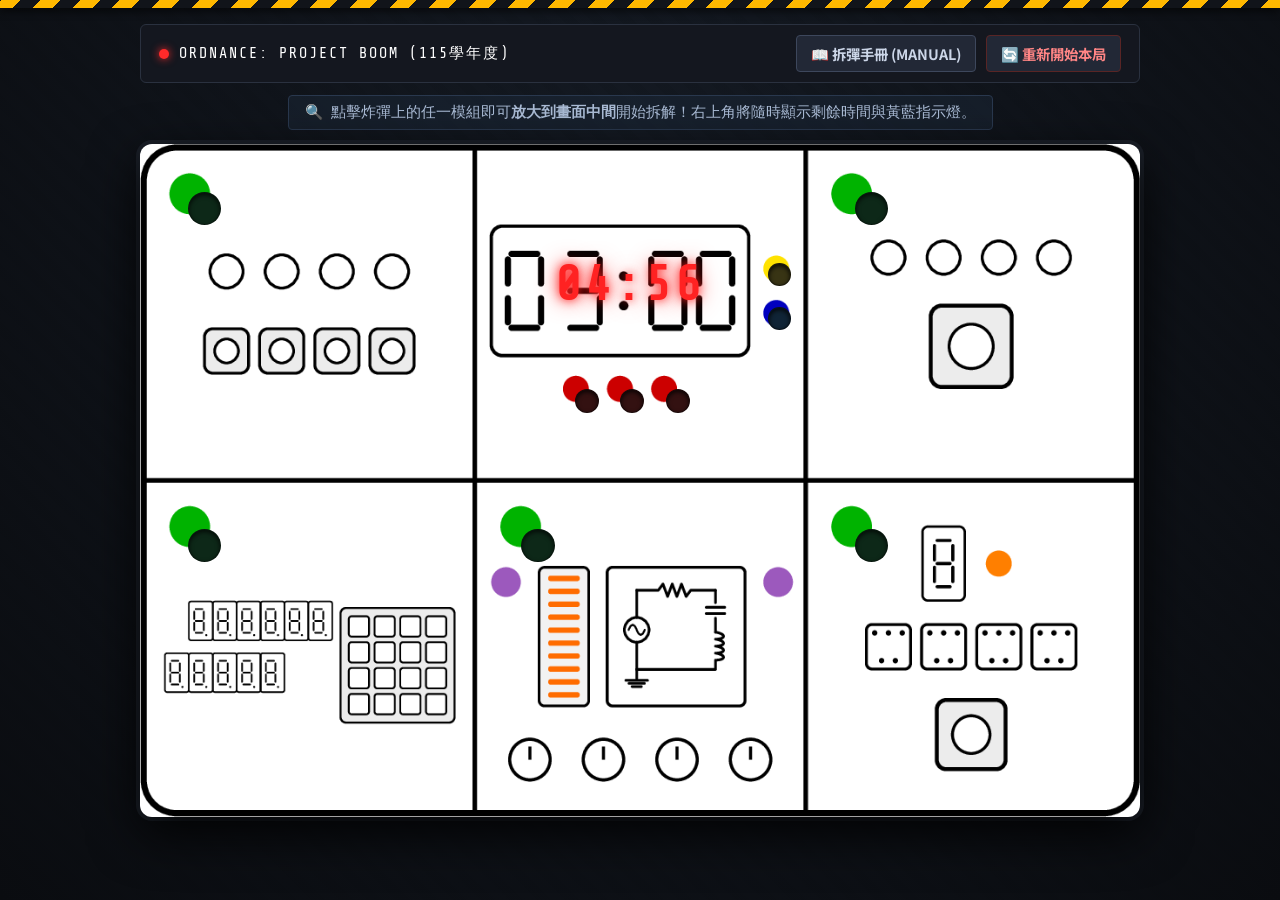
==== commit 5a3a3729: "fix: resolve public API path 404, add public/game wrappers and quick start button" ====
--- a/web/public/index.html
+++ b/web/public/index.html
@@ -14,122 +14,8 @@
 <!-- 頂部警示斜紋飾條 -->
 <div class="hazard-stripe-bar top"></div>
 
-<!-- ================= 主選單畫面 ================= -->
-<section id="mainMenuScreen" class="screen">
-  <div class="menu-metal-box">
-    <div class="serial-badge">
-      <span class="badge-lbl">SERIAL NO.</span>
-      <span class="badge-val">BM-8086-TW</span>
-    </div>
-    <h1 class="game-main-title">Project BOOM</h1>
-    <p class="game-subtitle">KEEP TALKING AND DEFUSE THE BOMB</p>
-    <div class="warning-banner">⚠ 警告：差之毫釐，謬以千里 ⚠</div>
-
-    <div class="menu-actions">
-      <button class="ktane-btn primary-btn" id="quickStartBtn" style="background: linear-gradient(135deg, #e74c3c, #c0392b); border-color: #ff7675; box-shadow: 0 0 16px rgba(231,76,60,0.6); margin-bottom: 12px; width: 100%; font-size: 1.15rem;">
-        <span class="btn-icon">💥</span> 立即啟動炸彈任務 (快速開局)
-      </button>
-      <button class="ktane-btn secondary-btn" id="goSetupBtn">
-        <span class="btn-icon">⚙</span> 自訂任務配置 (SETUP)
-      </button>
-      <button class="ktane-btn ghost-btn" id="menuOpenManualBtn">
-        <span class="btn-icon">📖</span> 查閱拆彈手冊 (MANUAL)
-      </button>
-    </div>
-  </div>
-</section>
-
-<!-- ================= 任務配置畫面 (無存檔功能) ================= -->
-<section id="setupScreen" class="screen hidden">
-  <div class="setup-metal-card">
-    <div class="card-header">
-      <span class="header-led red"></span>
-      <h2>任務配置面板 (CONFIG)</h2>
-      <span class="header-led green"></span>
-    </div>
-
-    <div class="card-content">
-      <div class="setup-section">
-        <div class="section-title">［ 啟動模組 ］</div>
-        <div class="mod-checkboxes-grid">
-          <label class="ktane-check-item">
-            <input type="checkbox" class="mod-check" value="fourColor" checked>
-            <span class="check-box"></span>
-            <span class="check-text">【四色按鈕】(Four-Color)</span>
-          </label>
-          <label class="ktane-check-item">
-            <input type="checkbox" class="mod-check" value="greyCaesar" checked>
-            <span class="check-box"></span>
-            <span class="check-text">【格雷 / 凱撒密碼】(Cipher)</span>
-          </label>
-          <label class="ktane-check-item">
-            <input type="checkbox" class="mod-check" value="trislator" checked>
-            <span class="check-box"></span>
-            <span class="check-text">【三角翻譯】(Trislator)</span>
-          </label>
-          <label class="ktane-check-item">
-            <input type="checkbox" class="mod-check" value="tune" checked>
-            <span class="check-box"></span>
-            <span class="check-text">【頻率調變】(Resonance)</span>
-          </label>
-          <label class="ktane-check-item">
-            <input type="checkbox" class="mod-check" value="sort" checked>
-            <span class="check-box"></span>
-            <span class="check-text">【資料排序】(Data Sorting)</span>
-          </label>
-        </div>
-      </div>
-
-      <div class="setup-section">
-        <div class="section-title">［ 遊戲模式 (MODE) ］</div>
-        <div class="mode-radios">
-          <label class="ktane-radio-item">
-            <input type="radio" name="manualMode" value="single" checked>
-            <span class="radio-dot"></span>
-            <span class="radio-text">單人模式（畫面右上角可隨時展開拆彈手冊）</span>
-          </label>
-          <label class="ktane-radio-item">
-            <input type="radio" name="manualMode" value="double">
-            <span class="radio-dot"></span>
-            <span class="radio-text">雙人模式（拆彈者僅能看炸彈，由另一人持 main.pdf 手冊語音溝通）</span>
-          </label>
-        </div>
-      </div>
-
-      <div class="setup-grid-row">
-        <div class="setup-col">
-          <div class="section-title">［ 倒數計時器 ］</div>
-          <select id="timeLimitSelect" class="ktane-select">
-            <option value="60">01:00 (1 分鐘極限挑戰)</option>
-            <option value="180">03:00 (3 分鐘緊湊)</option>
-            <option value="300" selected>05:00 (5 分鐘標準)</option>
-            <option value="600">10:00 (10 分鐘充裕)</option>
-          </select>
-        </div>
-
-        <div class="setup-col">
-          <div class="section-title">［ 失誤上限 (STRIKES) ］</div>
-          <select id="maxStrikesSelect" class="ktane-select">
-            <option value="1">1 次失誤即爆炸 (死鬥)</option>
-            <option value="2">2 次失誤</option>
-            <option value="3" selected>3 次失誤 (手冊標準規則)</option>
-            <option value="5">5 次失誤 (練習)</option>
-          </select>
-        </div>
-      </div>
-
-      <p class="err-msg" id="setupErr"></p>
-
-      <div class="setup-actions">
-        <button class="ktane-btn ghost-btn" id="setupBackBtn">← 返回主選單</button>
-        <button class="ktane-btn primary-btn" id="setupStartBtn">💥 武裝並啟動炸彈！</button>
-      </div>
-    </div>
-  </div>
-</section>
-
-<!-- ================= 炸彈主畫面 (使用 main.pdf 原始遊戲主圖) ================= -->
-<section id="gameScreen" class="screen hidden">
+<!-- ================= 炸彈主畫面 (使用 main.pdf 原始遊戲主圖，開局直接玩) ================= -->
+<section id="gameScreen" class="screen">
 
   <!-- 頂部簡報導航列 -->
   <header class="bomb-top-bar">
@@ -139,16 +25,16 @@
     </div>
     <div class="bomb-top-controls">
       <button class="tool-btn" id="openManualBtn">📖 拆彈手冊 (MANUAL)</button>
-      <button class="tool-btn danger" id="backToMenuBtn">✕ 放棄任務</button>
+      <button class="tool-btn danger" id="resetRoundBtn">🔄 重新開始本局</button>
     </div>
   </header>
 
   <!-- 提示文字 -->
   <div class="bomb-interaction-tip">
-    🔍 點擊任一模組即可<strong>放大到畫面中間</strong>開始操作！右上角將隨時顯示剩餘時間與特殊指示燈。
+    🔍 點擊炸彈上的任一模組即可<strong>放大到畫面中間</strong>開始拆解！右上角將隨時顯示剩餘時間與黃藍指示燈。
   </div>
 
-  <!-- 炸彈手提機殼主圖容器（尺寸完美符合 main.pdf 的 bomb.png: 1000 x 673） -->
+  <!-- 炸彈手提機殼主圖容器（尺寸完美符合 main.pdf 的 bomb.png: 1149 x 769） -->
   <div class="bomb-chassis-wrapper">
     <div class="bomb-board" id="bombBoard">
       <!-- 原始手冊底圖 -->
@@ -164,19 +50,15 @@
 
       <!-- 2. 中上：主板 (Mainboard - 計時器 / 失誤燈 / YB指示燈) -->
       <div class="module-bay-hotspot mainboard-hotspot" id="hotspot-mainboard" title="炸彈主板核心">
-        <!-- 數位 7 段計時器疊加顯示 -->
+        <!-- 數位 7 段計時器疊加顯示 (精準對齊圖片顯示螢幕) -->
         <div class="main-timer-overlay" id="mainboardTimer">05:00</div>
-        <!-- 3 個紅色失誤指示燈疊加 -->
-        <div class="main-strikes-overlay">
-          <span class="mb-strike-dot" id="mbStrike1"></span>
-          <span class="mb-strike-dot" id="mbStrike2"></span>
-          <span class="mb-strike-dot" id="mbStrike3"></span>
-        </div>
-        <!-- 黃藍特殊指示燈疊加 -->
-        <div class="main-yb-overlay">
-          <span class="mb-yb-dot yellow" id="mbYbY"></span>
-          <span class="mb-yb-dot blue" id="mbYbB"></span>
-        </div>
+        <!-- 3 個紅色失誤指示燈疊加 (精準對齊圖片 3 個紅燈) -->
+        <span class="mb-strike-dot strike-1" id="mbStrike1"></span>
+        <span class="mb-strike-dot strike-2" id="mbStrike2"></span>
+        <span class="mb-strike-dot strike-3" id="mbStrike3"></span>
+        <!-- 黃藍特殊指示燈疊加 (精準對齊圖片右側黃藍燈) -->
+        <span class="mb-yb-dot yb-yellow" id="mbYbY"></span>
+        <span class="mb-yb-dot yb-blue" id="mbYbB"></span>
       </div>
 
       <!-- 3. 右上：格雷 / 凱撒密碼 (Grey / Caesar) -->
@@ -292,15 +174,14 @@
     <p class="result-desc" id="resultDesc">失誤累積達 3 次，炸彈已被引爆。</p>
     <div class="result-stats" id="resultStats"></div>
     <div class="result-actions">
-      <button class="ktane-btn primary-btn" id="restartGameBtn">🔄 再挑戰一次</button>
-      <button class="ktane-btn ghost-btn" id="resultMenuBtn">🏠 返回主選單</button>
+      <button class="ktane-btn primary-btn" id="restartGameBtn">🔄 重新開始拆彈 (5分鐘挑戰)</button>
     </div>
   </div>
 </div>
 
 <!-- 腳本引入 -->
-<script src="js/sound-fx.js?v=20261126e"></script>
-<script src="js/reference-table.js?v=20261126e"></script>
-<script src="js/app.js?v=20261126e"></script>
+<script src="js/sound-fx.js?v=20261126f"></script>
+<script src="js/reference-table.js?v=20261126f"></script>
+<script src="js/app.js?v=20261126f"></script>
 </body>
 </html>
--- a/web/public/css/style.css
+++ b/web/public/css/style.css
@@ -450,87 +450,104 @@
   transform: translateY(0);
 }
 
-/* 每個模組左上角的綠色狀態指示燈 */
+/* 每個模組左上角的綠色狀態指示燈 (精準重合 bomb.png 各模組左上綠燈) */
 .bay-status-led {
   position: absolute;
-  top: 6.5%;
-  left: 8.5%;
-  width: 12.5%;
+  top: 14.3%;
+  left: 14.4%;
+  width: 10%;
   aspect-ratio: 1 / 1;
   border-radius: 50%;
   pointer-events: none;
-  background: transparent;
+  background: #0d2818;
+  border: 1px solid rgba(0, 0, 0, 0.45);
+  box-shadow: inset 0 2px 4px rgba(0, 0, 0, 0.7);
   transition: all 0.3s ease;
+  z-index: 5;
 }
 
 .bay-status-led.solved {
-  background: var(--led-green);
-  box-shadow: 0 0 16px var(--led-green), 0 0 32px var(--led-green);
-}
-
-/* 主板核心疊加層 (Timer / Strikes / YB) */
+  background: #00e676;
+  border-color: #b9f6ca;
+  box-shadow: 0 0 16px #00e676, 0 0 32px #00e676, inset 0 0 6px #ffffff;
+}
+
+/* 主板核心疊加層 (Timer / Strikes / YB) - 1:1 精準對齊 bomb.png 原始主圖 */
 .main-timer-overlay {
   position: absolute;
-  top: 17%;
-  left: 6.5%;
-  width: 76%;
-  height: 48%;
+  top: 25.5%;
+  left: 14%;
+  width: 66%;
+  height: 33%;
   display: flex;
   align-items: center;
   justify-content: center;
-  font-family: var(--font-display);
-  font-size: 3.6vw;
-  font-weight: 900;
-  color: var(--led-red);
-  letter-spacing: 2px;
-  text-shadow: 0 0 14px rgba(255, 42, 42, 0.8);
+  font-family: 'Share Tech Mono', 'Orbitron', monospace;
+  font-size: clamp(24px, 4.2vw, 48px);
+  font-weight: 700;
+  color: #ff2222;
+  letter-spacing: 4px;
+  text-shadow: 0 0 10px rgba(255, 34, 34, 0.95), 0 0 22px rgba(255, 0, 0, 0.7);
   pointer-events: none;
-}
-@media (min-width: 1000px) {
-  .main-timer-overlay { font-size: 36px; }
-}
-
-.main-strikes-overlay {
+  user-select: none;
+  z-index: 6;
+}
+
+/* 3 個紅色失誤指示燈 (Strikes) - 完美對齊圖片上的三個紅燈 */
+.mb-strike-dot {
   position: absolute;
-  top: 72%;
-  left: 28%;
-  width: 35%;
-  display: flex;
-  justify-content: space-between;
-  align-items: center;
+  top: 72.8%;
+  width: 7.2%;
+  aspect-ratio: 1 / 1;
+  border-radius: 50%;
   pointer-events: none;
-}
-.mb-strike-dot {
-  width: 18px;
-  height: 18px;
+  background: #331111;
+  border: 1px solid rgba(0, 0, 0, 0.5);
+  box-shadow: inset 0 2px 4px rgba(0, 0, 0, 0.8);
+  transition: all 0.25s ease;
+  z-index: 6;
+}
+.mb-strike-dot.strike-1 { left: 30.5%; }
+.mb-strike-dot.strike-2 { left: 44.0%; }
+.mb-strike-dot.strike-3 { left: 57.8%; }
+
+.mb-strike-dot.lit {
+  background: #ff1744;
+  border-color: #ff8a80;
+  box-shadow: 0 0 14px #ff1744, 0 0 28px #ff1744, inset 0 0 6px #ffffff;
+}
+
+/* 黃藍指示燈 (YB) - 完美對齊圖片上右側的黃藍燈 */
+.mb-yb-dot {
+  position: absolute;
+  left: 88.5%;
+  width: 6.8%;
+  aspect-ratio: 1 / 1;
   border-radius: 50%;
-  background: #2a1111;
-  transition: all 0.2s ease;
-}
-.mb-strike-dot.lit {
-  background: var(--led-red);
-  box-shadow: 0 0 14px var(--led-red), 0 0 25px var(--led-red);
-}
-
-.main-yb-overlay {
-  position: absolute;
-  top: 31%;
-  right: 5%;
-  display: flex;
-  flex-direction: column;
-  gap: 16px;
   pointer-events: none;
-}
-.mb-yb-dot {
-  width: 18px;
-  height: 18px;
-  border-radius: 50%;
+  border: 1px solid rgba(0, 0, 0, 0.5);
+  box-shadow: inset 0 2px 4px rgba(0, 0, 0, 0.8);
   transition: all 0.25s ease;
-}
-.mb-yb-dot.yellow { background: #3b3512; }
-.mb-yb-dot.yellow.lit { background: var(--led-yellow); box-shadow: 0 0 16px var(--led-yellow); }
-.mb-yb-dot.blue { background: #0f273d; }
-.mb-yb-dot.blue.lit { background: var(--led-blue); box-shadow: 0 0 16px var(--led-blue); }
+  z-index: 6;
+}
+.mb-yb-dot.yb-yellow {
+  top: 35.5%;
+  background: #383414;
+}
+.mb-yb-dot.yb-yellow.lit {
+  background: #ffea00;
+  border-color: #ffff8d;
+  box-shadow: 0 0 15px #ffea00, 0 0 30px #ffea00, inset 0 0 5px #ffffff;
+}
+.mb-yb-dot.yb-blue {
+  top: 48.5%;
+  background: #102436;
+}
+.mb-yb-dot.yb-blue.lit {
+  background: #00b0ff;
+  border-color: #80d8ff;
+  box-shadow: 0 0 15px #00b0ff, 0 0 30px #00b0ff, inset 0 0 5px #ffffff;
+}
 
 /* ================= 模組放大居中檢視 (FOCUS OVERLAY) ================= */
 .focus-overlay {
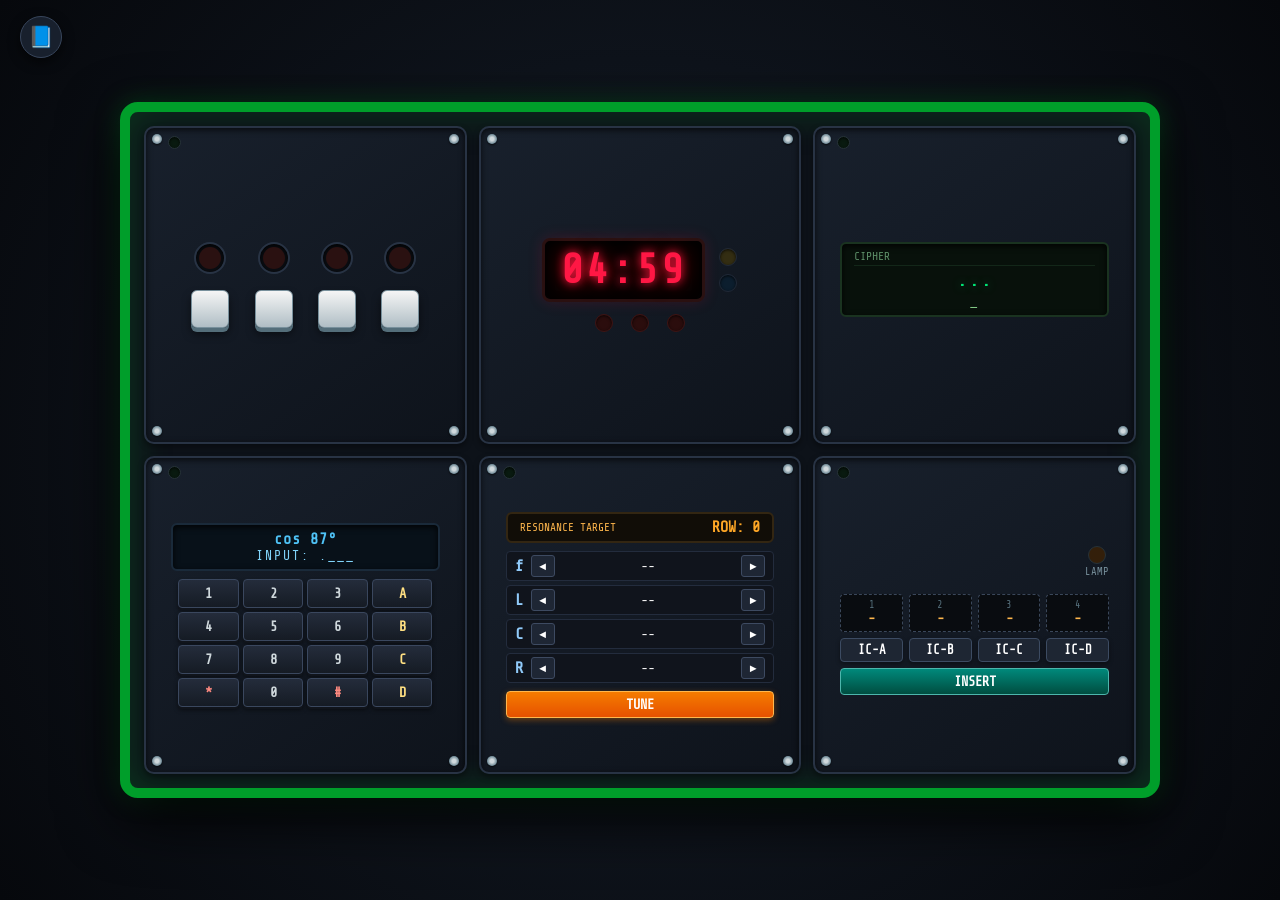
==== commit 8052de38: "feat: complete pure CSS bomb chassis recreation, 5min instant play, direct bay zooming with top-righ" ====
--- a/web/public/index.html
+++ b/web/public/index.html
@@ -3,185 +3,271 @@
 <head>
 <meta charset="UTF-8">
 <meta name="viewport" content="width=device-width, initial-scale=1.0">
-<title>Project BOOM - 拆彈手冊實境模擬</title>
-<link rel="stylesheet" href="css/style.css?v=20261126e">
+<title>Project BOOM</title>
+<link rel="stylesheet" href="css/style.css?v=20261126pure">
 <link rel="preconnect" href="https://fonts.googleapis.com">
 <link rel="preconnect" href="https://fonts.gstatic.com" crossorigin>
-<link href="https://fonts.googleapis.com/css2?family=Share+Tech+Mono&family=Orbitron:wght@700;900&family=Noto+Sans+TC:wght@400;700;900&display=swap" rel="stylesheet">
+<link href="https://fonts.googleapis.com/css2?family=Share+Tech+Mono&family=Orbitron:wght@700;900&display=swap" rel="stylesheet">
 </head>
-<body class="ktane-theme">
-
-<!-- 頂部警示斜紋飾條 -->
-<div class="hazard-stripe-bar top"></div>
-
-<!-- ================= 炸彈主畫面 (使用 main.pdf 原始遊戲主圖，開局直接玩) ================= -->
-<section id="gameScreen" class="screen">
-
-  <!-- 頂部簡報導航列 -->
-  <header class="bomb-top-bar">
-    <div class="bomb-badge">
-      <span class="status-indicator live"></span>
-      <span class="bomb-id">ORDNANCE: PROJECT BOOM (115學年度)</span>
+<body class="bomb-app">
+
+  <!-- 右上角極簡手冊懸浮鈕 -->
+  <button id="manualFloatingBtn" class="manual-floating-btn" title="查閱拆彈手冊">📘</button>
+
+  <!-- 炸彈主體機箱 (純 CSS 繪製 3x2 模組，不含任何多餘外框與開始按鈕) -->
+  <main class="bomb-viewport">
+    <div class="bomb-chassis" id="bombChassis">
+
+      <!-- 6 大模組插槽 -->
+      <div class="bomb-grid" id="bombGrid">
+
+        <!-- 1. 左上：四色按鈕 (Four-Color) -->
+        <div class="module-bay" id="bay-fourColor" data-module="fourColor">
+          <div class="bay-screw tl"></div>
+          <div class="bay-screw tr"></div>
+          <div class="bay-screw bl"></div>
+          <div class="bay-screw br"></div>
+          <div class="bay-solved-led" id="led-status-fourColor" title="解除狀態燈"></div>
+
+          <div class="bay-inner-plate fc-plate">
+            <div class="fc-leds-row">
+              <div class="fc-led-socket"><div class="fc-led-bulb" id="fc-led-0"></div></div>
+              <div class="fc-led-socket"><div class="fc-led-bulb" id="fc-led-1"></div></div>
+              <div class="fc-led-socket"><div class="fc-led-bulb" id="fc-led-2"></div></div>
+              <div class="fc-led-socket"><div class="fc-led-bulb" id="fc-led-3"></div></div>
+            </div>
+            <div class="fc-btns-row">
+              <button class="fc-push-btn" id="fc-btn-0" data-idx="0"></button>
+              <button class="fc-push-btn" id="fc-btn-1" data-idx="1"></button>
+              <button class="fc-push-btn" id="fc-btn-2" data-idx="2"></button>
+              <button class="fc-push-btn" id="fc-btn-3" data-idx="3"></button>
+            </div>
+          </div>
+        </div>
+
+        <!-- 2. 中上：主板 (Mainboard - 計時器 / 失誤燈 / YB指示燈) -->
+        <div class="module-bay mainboard-bay" id="bay-mainboard">
+          <div class="bay-screw tl"></div>
+          <div class="bay-screw tr"></div>
+          <div class="bay-screw bl"></div>
+          <div class="bay-screw br"></div>
+
+          <div class="bay-inner-plate mb-plate">
+            <div class="mb-top-section">
+              <div class="mb-display-screen">
+                <span class="mb-display-digits" id="mainboardTimer">05:00</span>
+              </div>
+              <div class="mb-yb-col">
+                <div class="mb-yb-indicator yellow" id="mbYbY" title="Yellow LED"></div>
+                <div class="mb-yb-indicator blue" id="mbYbB" title="Blue LED"></div>
+              </div>
+            </div>
+            <div class="mb-strikes-row">
+              <div class="mb-strike-dot" id="mbStrike1"></div>
+              <div class="mb-strike-dot" id="mbStrike2"></div>
+              <div class="mb-strike-dot" id="mbStrike3"></div>
+            </div>
+          </div>
+        </div>
+
+        <!-- 3. 右上：格雷 / 凱撒密碼 (Grey / Caesar) -->
+        <div class="module-bay" id="bay-greyCaesar" data-module="greyCaesar">
+          <div class="bay-screw tl"></div>
+          <div class="bay-screw tr"></div>
+          <div class="bay-screw bl"></div>
+          <div class="bay-screw br"></div>
+          <div class="bay-solved-led" id="led-status-greyCaesar"></div>
+
+          <div class="bay-inner-plate cipher-plate">
+            <div class="cipher-lcd-screen">
+              <div class="cipher-header">
+                <span class="cipher-tag" id="cipherTypeTag">CIPHER</span>
+                <span class="cipher-shift" id="cipherShiftTag"></span>
+              </div>
+              <div class="cipher-code" id="cipherCodeDisplay">...</div>
+              <div class="cipher-input" id="cipherInputDisplay">_</div>
+            </div>
+            <div class="cipher-keypad" id="cipherKeypad">
+              <!-- 按鈕由 JS 動態填入 -->
+            </div>
+          </div>
+        </div>
+
+        <!-- 4. 左下：三角翻譯 (Trislator) -->
+        <div class="module-bay" id="bay-trislator" data-module="trislator">
+          <div class="bay-screw tl"></div>
+          <div class="bay-screw tr"></div>
+          <div class="bay-screw bl"></div>
+          <div class="bay-screw br"></div>
+          <div class="bay-solved-led" id="led-status-trislator"></div>
+
+          <div class="bay-inner-plate trislator-plate">
+            <div class="tri-lcd-screen">
+              <div class="tri-line-1" id="trislatorQLine">cos 87°</div>
+              <div class="tri-line-2" id="trislatorInputLine">INPUT: .___</div>
+            </div>
+            <div class="tri-keypad-matrix">
+              <button class="tri-btn" data-k="1">1</button>
+              <button class="tri-btn" data-k="2">2</button>
+              <button class="tri-btn" data-k="3">3</button>
+              <button class="tri-btn letter" data-k="A">A</button>
+
+              <button class="tri-btn" data-k="4">4</button>
+              <button class="tri-btn" data-k="5">5</button>
+              <button class="tri-btn" data-k="6">6</button>
+              <button class="tri-btn letter" data-k="B">B</button>
+
+              <button class="tri-btn" data-k="7">7</button>
+              <button class="tri-btn" data-k="8">8</button>
+              <button class="tri-btn" data-k="9">9</button>
+              <button class="tri-btn letter" data-k="C">C</button>
+
+              <button class="tri-btn fn" data-k="*">*</button>
+              <button class="tri-btn" data-k="0">0</button>
+              <button class="tri-btn fn" data-k="#">#</button>
+              <button class="tri-btn letter" data-k="D">D</button>
+            </div>
+          </div>
+        </div>
+
+        <!-- 5. 中下：頻率調變 (Resonance / Tune) -->
+        <div class="module-bay" id="bay-tune" data-module="tune">
+          <div class="bay-screw tl"></div>
+          <div class="bay-screw tr"></div>
+          <div class="bay-screw bl"></div>
+          <div class="bay-screw br"></div>
+          <div class="bay-solved-led" id="led-status-tune"></div>
+
+          <div class="bay-inner-plate tune-plate">
+            <div class="tune-lcd-screen">
+              <span class="tune-lbl">RESONANCE TARGET</span>
+              <span class="tune-val" id="tuneTargetVal">ROW: 0</span>
+            </div>
+            <div class="tune-sliders-grid">
+              <div class="tune-dial-row" data-param="f">
+                <span class="dial-name">f</span>
+                <button class="dial-btn prev">◄</button>
+                <span class="dial-val" id="tuneVal-f">--</span>
+                <button class="dial-btn next">►</button>
+              </div>
+              <div class="tune-dial-row" data-param="L">
+                <span class="dial-name">L</span>
+                <button class="dial-btn prev">◄</button>
+                <span class="dial-val" id="tuneVal-L">--</span>
+                <button class="dial-btn next">►</button>
+              </div>
+              <div class="tune-dial-row" data-param="C">
+                <span class="dial-name">C</span>
+                <button class="dial-btn prev">◄</button>
+                <span class="dial-val" id="tuneVal-C">--</span>
+                <button class="dial-btn next">►</button>
+              </div>
+              <div class="tune-dial-row" data-param="R">
+                <span class="dial-name">R</span>
+                <button class="dial-btn prev">◄</button>
+                <span class="dial-val" id="tuneVal-R">--</span>
+                <button class="dial-btn next">►</button>
+              </div>
+            </div>
+            <button class="tune-confirm-btn" id="tuneSubmitBtn">TUNE</button>
+          </div>
+        </div>
+
+        <!-- 6. 右下：資料排序 (Sorting / Tros) -->
+        <div class="module-bay" id="bay-sort" data-module="sort">
+          <div class="bay-screw tl"></div>
+          <div class="bay-screw tr"></div>
+          <div class="bay-screw bl"></div>
+          <div class="bay-screw br"></div>
+          <div class="bay-solved-led" id="led-status-sort"></div>
+
+          <div class="bay-inner-plate sort-plate">
+            <div class="sort-header">
+              <div class="sort-seg7-display" id="sortSeg7Svg"></div>
+              <div class="sort-lamp-socket">
+                <div class="sort-orange-lamp" id="sortOrangeLamp"></div>
+                <span class="lamp-lbl">LAMP</span>
+              </div>
+            </div>
+            <div class="sort-slots-row">
+              <div class="ic-slot" data-slot="0"><span class="slot-idx">1</span><span class="slot-chip" id="chip-slot-0">-</span></div>
+              <div class="ic-slot" data-slot="1"><span class="slot-idx">2</span><span class="slot-chip" id="chip-slot-1">-</span></div>
+              <div class="ic-slot" data-slot="2"><span class="slot-idx">3</span><span class="slot-chip" id="chip-slot-2">-</span></div>
+              <div class="ic-slot" data-slot="3"><span class="slot-idx">4</span><span class="slot-chip" id="chip-slot-3">-</span></div>
+            </div>
+            <div class="sort-chips-bank" id="sortChipsBank">
+              <button class="chip-item" data-chip="A">IC-A</button>
+              <button class="chip-item" data-chip="B">IC-B</button>
+              <button class="chip-item" data-chip="C">IC-C</button>
+              <button class="chip-item" data-chip="D">IC-D</button>
+            </div>
+            <button class="sort-submit-btn" id="sortSubmitBtn">INSERT</button>
+          </div>
+        </div>
+
+      </div><!-- #bombGrid -->
+    </div><!-- #bombChassis -->
+  </main>
+
+  <!-- 放大檢視右上角常駐 HUD（計時器、失誤燈號、黃藍指示燈） -->
+  <aside id="zoomedTopHud" class="zoomed-top-hud hidden">
+    <div class="hud-hud-box">
+      <!-- 倒數計時器 -->
+      <div class="hud-item timer-item">
+        <span class="hud-lbl">TIMER</span>
+        <span class="hud-timer-digits" id="hudTimerDisplay">05:00</span>
+      </div>
+      <!-- 3 盞失誤燈號 -->
+      <div class="hud-item strikes-item">
+        <span class="hud-lbl">STRIKES</span>
+        <div class="hud-strikes-lamps">
+          <span class="hud-strike-dot" id="hudStrike1">✕</span>
+          <span class="hud-strike-dot" id="hudStrike2">✕</span>
+          <span class="hud-strike-dot" id="hudStrike3">✕</span>
+        </div>
+      </div>
+      <!-- 黃藍指示燈 -->
+      <div class="hud-item yb-item">
+        <span class="hud-lbl">YB</span>
+        <div class="hud-yb-lamps">
+          <span class="hud-lamp-led yellow" id="hudYbY">Y</span>
+          <span class="hud-lamp-led blue" id="hudYbB">B</span>
+        </div>
+      </div>
+      <!-- 返回全貌按鈕 -->
+      <button class="hud-close-btn" id="hudCloseBtn" title="返回全貌 (ESC)">✕</button>
     </div>
-    <div class="bomb-top-controls">
-      <button class="tool-btn" id="openManualBtn">📖 拆彈手冊 (MANUAL)</button>
-      <button class="tool-btn danger" id="resetRoundBtn">🔄 重新開始本局</button>
-    </div>
-  </header>
-
-  <!-- 提示文字 -->
-  <div class="bomb-interaction-tip">
-    🔍 點擊炸彈上的任一模組即可<strong>放大到畫面中間</strong>開始拆解！右上角將隨時顯示剩餘時間與黃藍指示燈。
-  </div>
-
-  <!-- 炸彈手提機殼主圖容器（尺寸完美符合 main.pdf 的 bomb.png: 1149 x 769） -->
-  <div class="bomb-chassis-wrapper">
-    <div class="bomb-board" id="bombBoard">
-      <!-- 原始手冊底圖 -->
-      <img src="images/bomb.png" alt="Bomb Chassis" class="bomb-bg-img" id="bombBgImg">
-
-      <!-- ============ 6 大熱區與即時燈號疊加層 ============ -->
-
-      <!-- 1. 左上：四色按鈕 (Four-Color) -->
-      <div class="module-bay-hotspot" id="hotspot-fourColor" data-module="fourColor" title="點擊放大：四色按鈕">
-        <div class="bay-status-led" id="led-status-fourColor"></div>
-        <div class="hover-inspect-badge">🔍 點擊操作</div>
-      </div>
-
-      <!-- 2. 中上：主板 (Mainboard - 計時器 / 失誤燈 / YB指示燈) -->
-      <div class="module-bay-hotspot mainboard-hotspot" id="hotspot-mainboard" title="炸彈主板核心">
-        <!-- 數位 7 段計時器疊加顯示 (精準對齊圖片顯示螢幕) -->
-        <div class="main-timer-overlay" id="mainboardTimer">05:00</div>
-        <!-- 3 個紅色失誤指示燈疊加 (精準對齊圖片 3 個紅燈) -->
-        <span class="mb-strike-dot strike-1" id="mbStrike1"></span>
-        <span class="mb-strike-dot strike-2" id="mbStrike2"></span>
-        <span class="mb-strike-dot strike-3" id="mbStrike3"></span>
-        <!-- 黃藍特殊指示燈疊加 (精準對齊圖片右側黃藍燈) -->
-        <span class="mb-yb-dot yb-yellow" id="mbYbY"></span>
-        <span class="mb-yb-dot yb-blue" id="mbYbB"></span>
-      </div>
-
-      <!-- 3. 右上：格雷 / 凱撒密碼 (Grey / Caesar) -->
-      <div class="module-bay-hotspot" id="hotspot-greyCaesar" data-module="greyCaesar" title="點擊放大：格雷/凱撒密碼">
-        <div class="bay-status-led" id="led-status-greyCaesar"></div>
-        <div class="hover-inspect-badge">🔍 點擊操作</div>
-      </div>
-
-      <!-- 4. 左下：三角翻譯 (Trislator) -->
-      <div class="module-bay-hotspot" id="hotspot-trislator" data-module="trislator" title="點擊放大：三角翻譯">
-        <div class="bay-status-led" id="led-status-trislator"></div>
-        <div class="hover-inspect-badge">🔍 點擊操作</div>
-      </div>
-
-      <!-- 5. 中下：頻率調變 (Resonance / Tune) -->
-      <div class="module-bay-hotspot" id="hotspot-tune" data-module="tune" title="點擊放大：頻率調變">
-        <div class="bay-status-led" id="led-status-tune"></div>
-        <div class="hover-inspect-badge">🔍 點擊操作</div>
-      </div>
-
-      <!-- 6. 右下：資料排序 (Sorting / Tros) -->
-      <div class="module-bay-hotspot" id="hotspot-sort" data-module="sort" title="點擊放大：資料排序">
-        <div class="bay-status-led" id="led-status-sort"></div>
-        <div class="hover-inspect-badge">🔍 點擊操作</div>
-      </div>
+  </aside>
+
+  <!-- 拆彈手冊視窗 -->
+  <div id="manualModal" class="manual-modal hidden">
+    <div class="manual-backdrop" id="manualBackdrop"></div>
+    <div class="manual-window">
+      <div class="manual-header">
+        <h2>PROJECT BOOM 拆彈操作手冊 (MANUAL)</h2>
+        <button class="manual-close-btn" id="manualCloseBtn">✕</button>
+      </div>
+      <div class="manual-body" id="manualBody"></div>
     </div>
   </div>
-</section>
-
-<!-- ================= 放大後的模組居中操作視窗 (ZOOMED FOCUS VIEW) ================= -->
-<div id="moduleFocusOverlay" class="focus-overlay hidden">
-
-  <!-- 右上角常駐 HUD（計時器、失誤次數、黃藍指示燈狀態） -->
-  <aside class="focus-top-hud">
-    <div class="hud-box">
-      <!-- 倒數計時器 -->
-      <div class="hud-section hud-timer-section">
-        <div class="hud-title">REMAINING</div>
-        <div class="hud-timer-display" id="hudTimerDisplay">05:00</div>
-      </div>
-
-      <!-- 失誤次數 (STRIKES) -->
-      <div class="hud-section hud-strikes-section">
-        <div class="hud-title">STRIKES</div>
-        <div class="hud-strikes-holder" id="hudStrikesHolder">
-          <span class="hud-strike-x" data-n="1">✕</span>
-          <span class="hud-strike-x" data-n="2">✕</span>
-          <span class="hud-strike-x" data-n="3">✕</span>
-        </div>
-      </div>
-
-      <!-- 黃藍特殊指示燈 (INDICATORS) -->
-      <div class="hud-section hud-yb-section">
-        <div class="hud-title">INDICATORS</div>
-        <div class="hud-yb-lamps">
-          <div class="hud-lamp-group">
-            <span class="hud-lamp-led yellow" id="hudYbY"></span>
-            <span class="hud-lamp-name">Y</span>
-          </div>
-          <div class="hud-lamp-group">
-            <span class="hud-lamp-led blue" id="hudYbB"></span>
-            <span class="hud-lamp-name">B</span>
-          </div>
-        </div>
-      </div>
-    </div>
-  </aside>
-
-  <!-- 放大畫面左上方：返回全貌按鈕 -->
-  <div class="focus-back-bar">
-    <button class="focus-back-btn" id="zoomOutBtn">
-      <span class="back-arrow">←</span> 返回炸彈全貌 (ESC)
-    </button>
-  </div>
-
-  <!-- 畫面中央：放大的模組本體操作機箱 -->
-  <div class="focus-center-console">
-    <div class="focus-console-header">
-      <span class="console-status-led" id="focusModuleStatusLed"></span>
-      <h2 class="console-title" id="focusModuleTitle">模組操作</h2>
-    </div>
-
-    <!-- 各模組的動態互動內容容器 -->
-    <div class="focus-console-body" id="focusModuleContent">
-      <!-- 點擊不同模組時在此動態渲染 -->
+
+  <!-- 結算視窗 -->
+  <div id="resultModal" class="result-modal hidden">
+    <div class="result-backdrop"></div>
+    <div class="result-card" id="resultCard">
+      <div class="result-icon" id="resultIcon">💥</div>
+      <h2 class="result-title" id="resultTitle">孩子，你炸了！</h2>
+      <p class="result-desc" id="resultDesc">失誤累積達 3 次，炸彈已被引爆。</p>
+      <div class="result-stats" id="resultStats"></div>
+      <div class="result-actions">
+        <button class="restart-game-btn" id="restartGameBtn">🔄 重新挑戰 (5分鐘)</button>
+      </div>
     </div>
   </div>
-</div>
-
-<!-- ================= 拆彈手冊彈出視窗 ================= -->
-<div id="manualModal" class="manual-modal hidden">
-  <div class="manual-backdrop" id="manualBackdrop"></div>
-  <div class="manual-window">
-    <div class="manual-header">
-      <div class="binder-rings">
-        <span class="ring"></span><span class="ring"></span><span class="ring"></span>
-      </div>
-      <h2>PROJECT BOOM 拆彈操作手冊 (手冊第 1~12 頁精華)</h2>
-      <button class="manual-close-btn" id="manualCloseBtn">✕ 關閉手冊</button>
-    </div>
-    <div class="manual-body" id="manualBody">
-      <!-- 由 reference-table.js 與 app.js 動態渲染 -->
-    </div>
-  </div>
-</div>
-
-<!-- ================= 結算視窗 (勝利 / 爆炸) ================= -->
-<div id="resultModal" class="result-modal hidden">
-  <div class="result-backdrop"></div>
-  <div class="result-card" id="resultCard">
-    <div class="result-icon" id="resultIcon">💥</div>
-    <h2 class="result-title" id="resultTitle">孩子，你炸了！</h2>
-    <p class="result-desc" id="resultDesc">失誤累積達 3 次，炸彈已被引爆。</p>
-    <div class="result-stats" id="resultStats"></div>
-    <div class="result-actions">
-      <button class="ktane-btn primary-btn" id="restartGameBtn">🔄 重新開始拆彈 (5分鐘挑戰)</button>
-    </div>
-  </div>
-</div>
-
-<!-- 腳本引入 -->
-<script src="js/sound-fx.js?v=20261126f"></script>
-<script src="js/reference-table.js?v=20261126f"></script>
-<script src="js/app.js?v=20261126f"></script>
+
+  <!-- 腳本引入 -->
+  <script src="js/sound-fx.js?v=20261126pure"></script>
+  <script src="js/reference-table.js?v=20261126pure"></script>
+  <script src="js/app.js?v=20261126pure"></script>
 </body>
 </html>
--- a/web/public/css/style.css
+++ b/web/public/css/style.css
@@ -1,27 +1,20 @@
-/* =========================================================
-   PROJECT BOOM - KTANE 擬真工控拆彈視覺樣式表
-   配合 main.pdf 原圖排版與點擊模組放大聚焦架構
-   ========================================================= */
+/* ==========================================================================
+   Project BOOM - 純 CSS 炸彈實境機箱樣式
+   ========================================================================== */
 
 :root {
-  --bg-deep: #0c0e12;
-  --panel-bg: #1e222a;
-  --panel-border: #383f4d;
-  --steel-dark: #2a2f3a;
-  --steel-light: #444c5e;
-  --hazard-yellow: #ffb800;
-  --hazard-black: #11141a;
-  --led-green: #00ff66;
-  --led-red: #ff2a2a;
-  --led-yellow: #ffd000;
+  --bg-deep: #080a0f;
+  --pcb-green: #009e2a;
+  --pcb-border: #00701c;
+  --bay-plate: #151a22;
+  --bay-border: #283344;
+  --led-green: #00e676;
+  --led-red: #ff1744;
+  --led-yellow: #ffea00;
   --led-blue: #00b0ff;
-  --led-purple: #c040ff;
-  --led-indigo: #4b0082;
-  --text-main: #f0f3f8;
-  --text-muted: #8c96a8;
-  --font-mono: 'Share Tech Mono', monospace;
-  --font-display: 'Orbitron', sans-serif;
-  --font-sans: 'Noto Sans TC', sans-serif;
+  --led-orange: #ff9100;
+  --font-mono: 'Share Tech Mono', monospace, sans-serif;
+  --font-disp: 'Orbitron', monospace, sans-serif;
 }
 
 * {
@@ -29,1217 +22,753 @@
   margin: 0;
   padding: 0;
   user-select: none;
-}
-
-body.ktane-theme {
+  -webkit-user-select: none;
+}
+
+body.bomb-app {
   background-color: var(--bg-deep);
   background-image: 
-    radial-gradient(ellipse at 50% 20%, rgba(30, 40, 55, 0.45) 0%, rgba(10, 12, 16, 0.95) 100%),
-    repeating-linear-gradient(45deg, rgba(0,0,0,0.15), rgba(0,0,0,0.15) 10px, transparent 10px, transparent 20px);
-  color: var(--text-main);
-  font-family: var(--font-sans);
+    radial-gradient(circle at 50% 50%, #161e2a 0%, #06080c 100%),
+    repeating-linear-gradient(0deg, rgba(0,0,0,0.15) 0px, rgba(0,0,0,0.15) 1px, transparent 1px, transparent 3px);
   min-height: 100vh;
   display: flex;
-  flex-direction: column;
-  align-items: center;
-  justify-content: flex-start;
-  overflow-x: hidden;
-}
-
-/* 頂部黃黑警示條 */
-.hazard-stripe-bar.top {
+  align-items: center;
+  justify-content: center;
+  overflow: hidden;
+  font-family: var(--font-mono);
+  color: #fff;
+}
+
+/* ================= 炸彈外殼主體 (純 CSS 繪製) ================= */
+.bomb-viewport {
   width: 100%;
-  height: 8px;
-  background: repeating-linear-gradient(
-    -45deg,
-    var(--hazard-yellow),
-    var(--hazard-yellow) 14px,
-    var(--hazard-black) 14px,
-    var(--hazard-black) 28px
-  );
-  box-shadow: 0 2px 10px rgba(0,0,0,0.8);
-}
-
-.screen {
-  width: 100%;
-  max-width: 1100px;
-  padding: 16px 20px 40px;
-  display: flex;
-  flex-direction: column;
-  align-items: center;
-  transition: opacity 0.25s ease;
-}
-
-.hidden {
-  display: none !important;
-}
-
-/* ================= 主選單與配置卡片 ================= */
-.menu-metal-box, .setup-metal-card {
-  width: 100%;
-  max-width: 650px;
-  background: linear-gradient(145deg, #242933, #181b22);
-  border: 2px solid var(--panel-border);
-  border-radius: 10px;
-  padding: 32px 36px;
-  margin-top: 40px;
-  box-shadow: 0 16px 45px rgba(0,0,0,0.8), inset 0 1px 0 rgba(255,255,255,0.1);
-  text-align: center;
+  height: 100vh;
+  display: flex;
+  align-items: center;
+  justify-content: center;
+  padding: 16px;
+}
+
+.bomb-chassis {
   position: relative;
-}
-
-.serial-badge {
-  display: inline-flex;
-  gap: 8px;
-  background: #0b0d11;
-  border: 1px solid #3c4454;
-  padding: 4px 12px;
-  border-radius: 4px;
-  font-family: var(--font-mono);
-  font-size: 0.85rem;
-  letter-spacing: 2px;
-  margin-bottom: 16px;
-}
-
-.badge-lbl { color: var(--hazard-yellow); }
-.badge-val { color: #fff; font-weight: 700; }
-
-.game-main-title {
-  font-family: var(--font-display);
-  font-size: 2.8rem;
-  font-weight: 900;
-  letter-spacing: 4px;
-  color: #fff;
-  text-shadow: 0 0 16px rgba(255, 184, 0, 0.4);
-  margin-bottom: 6px;
-}
-
-.game-subtitle {
-  font-family: var(--font-mono);
-  color: var(--text-muted);
-  font-size: 1rem;
-  letter-spacing: 2px;
-  margin-bottom: 20px;
-}
-
-.warning-banner {
-  background: rgba(255, 42, 42, 0.12);
-  border: 1px dashed var(--led-red);
-  color: #ff6b6b;
-  font-family: var(--font-mono);
-  font-weight: 700;
-  padding: 8px 16px;
-  border-radius: 4px;
-  margin: 0 auto 28px;
-  display: inline-block;
-}
-
-.menu-actions {
-  display: flex;
-  flex-direction: column;
-  gap: 14px;
-  align-items: center;
-}
-
-/* 按鈕風格 */
-.ktane-btn {
-  display: inline-flex;
-  align-items: center;
-  justify-content: center;
-  gap: 10px;
-  padding: 13px 28px;
-  font-family: var(--font-sans);
-  font-size: 1.05rem;
-  font-weight: 700;
-  border-radius: 6px;
-  cursor: pointer;
-  transition: all 0.15s ease;
-  border: 1px solid transparent;
-  width: 100%;
-  max-width: 380px;
-}
-
-.ktane-btn.primary-btn {
-  background: linear-gradient(180deg, #ffb800, #d98200);
-  color: #0b0d11;
-  box-shadow: 0 4px 15px rgba(255, 184, 0, 0.35);
-  border-color: #ffd043;
-}
-.ktane-btn.primary-btn:hover {
-  background: linear-gradient(180deg, #ffd043, #e59400);
-  box-shadow: 0 6px 20px rgba(255, 184, 0, 0.55);
-  transform: translateY(-1px);
-}
-.ktane-btn.primary-btn:active {
-  transform: translateY(1px);
-}
-
-.ktane-btn.secondary-btn {
-  background: linear-gradient(180deg, #2b3548, #181e29);
-  color: #ffb800;
-  border-color: #4a5a78;
-}
-.ktane-btn.secondary-btn:hover {
-  background: linear-gradient(180deg, #37445c, #222b3b);
-  border-color: #ffb800;
-  box-shadow: 0 4px 15px rgba(255, 184, 0, 0.25);
-  transform: translateY(-1px);
-}
-.ktane-btn.secondary-btn:active {
-  transform: translateY(1px);
-}
-
-.ktane-btn.ghost-btn {
-  background: #1e2430;
-  color: #ccd6e8;
-  border: 1px solid #3c475a;
-}
-.ktane-btn.ghost-btn:hover {
-  background: #2b3345;
-  color: #fff;
-  border-color: #55637d;
-}
-
-/* 設定卡片細節 */
-.setup-metal-card .card-header {
-  display: flex;
-  justify-content: space-between;
-  align-items: center;
-  border-bottom: 1px solid var(--panel-border);
-  padding-bottom: 16px;
-  margin-bottom: 20px;
-}
-.setup-metal-card h2 {
-  font-family: var(--font-display);
-  font-size: 1.4rem;
-  letter-spacing: 2px;
-}
-.header-led {
-  width: 12px; height: 12px; border-radius: 50%;
-}
-.header-led.red { background: var(--led-red); box-shadow: 0 0 10px var(--led-red); }
-.header-led.green { background: var(--led-green); box-shadow: 0 0 10px var(--led-green); }
-
-.setup-section {
-  text-align: left;
-  margin-bottom: 20px;
-}
-.section-title {
-  font-family: var(--font-mono);
-  color: var(--hazard-yellow);
-  font-size: 0.95rem;
-  font-weight: 700;
-  margin-bottom: 10px;
-}
-.mod-checkboxes-grid {
+  width: min(96vw, 1040px);
+  aspect-ratio: 1149 / 769;
+  background: #0d1219;
+  border: 10px solid var(--pcb-green);
+  border-radius: 18px;
+  box-shadow: 
+    0 20px 60px rgba(0,0,0,0.95),
+    inset 0 0 40px rgba(0, 158, 42, 0.25),
+    0 0 25px rgba(0, 158, 42, 0.35);
+  display: flex;
+  padding: 14px;
+}
+
+.bomb-grid {
   display: grid;
-  grid-template-columns: repeat(auto-fill, minmax(240px, 1fr));
-  gap: 10px;
-}
-.ktane-check-item, .ktane-radio-item {
-  display: flex;
-  align-items: center;
-  gap: 10px;
-  background: #151820;
-  border: 1px solid #2d3545;
-  padding: 10px 14px;
-  border-radius: 6px;
-  cursor: pointer;
-  transition: all 0.15s ease;
-}
-.ktane-check-item:hover, .ktane-radio-item:hover {
-  border-color: #4a5873;
-  background: #1c212c;
-}
-.check-box, .radio-dot {
-  width: 18px; height: 18px;
-  border: 2px solid #5a667d;
-  display: inline-block;
-  border-radius: 3px;
-  position: relative;
-}
-.radio-dot { border-radius: 50%; }
-.ktane-check-item input, .ktane-radio-item input { display: none; }
-.ktane-check-item input:checked + .check-box {
-  background: var(--hazard-yellow);
-  border-color: var(--hazard-yellow);
-}
-.ktane-check-item input:checked + .check-box::after {
-  content: '✓';
-  position: absolute;
-  top: -2px; left: 2px;
-  color: #000;
-  font-weight: 900;
-  font-size: 13px;
-}
-.ktane-radio-item input:checked + .radio-dot {
-  border-color: var(--hazard-yellow);
-  background: radial-gradient(circle, var(--hazard-yellow) 40%, transparent 45%);
-}
-
-.setup-grid-row {
-  display: grid;
-  grid-template-columns: 1fr 1fr;
-  gap: 16px;
-  margin-bottom: 20px;
-}
-.ktane-select {
-  width: 100%;
-  padding: 10px 14px;
-  background: #11141c;
-  color: #fff;
-  border: 1px solid #3c475a;
-  border-radius: 6px;
-  font-family: var(--font-mono);
-  font-size: 1rem;
-}
-.setup-actions {
-  display: flex;
-  gap: 14px;
-  justify-content: center;
-  margin-top: 24px;
-}
-
-/* ================= 炸彈主畫面 (使用 bomb.png 底圖) ================= */
-.bomb-top-bar {
-  width: 100%;
-  max-width: 1000px;
-  display: flex;
-  justify-content: space-between;
-  align-items: center;
-  background: #14171f;
-  border: 1px solid #2a313f;
-  border-radius: 6px;
-  padding: 10px 18px;
-  margin-bottom: 12px;
-}
-.bomb-badge {
-  display: flex;
-  align-items: center;
-  gap: 10px;
-}
-.status-indicator.live {
-  width: 10px; height: 10px; border-radius: 50%;
-  background: var(--led-red);
-  box-shadow: 0 0 8px var(--led-red);
-  animation: pulse-live 1s infinite alternate;
-}
-@keyframes pulse-live {
-  0% { opacity: 0.5; }
-  100% { opacity: 1; }
-}
-.bomb-id {
-  font-family: var(--font-mono);
-  font-size: 0.95rem;
-  letter-spacing: 2px;
-  color: #fff;
-}
-.bomb-top-controls {
-  display: flex;
-  gap: 10px;
-}
-.tool-btn {
-  background: #222836;
-  border: 1px solid #3d475c;
-  color: #ccd6e8;
-  padding: 7px 14px;
-  border-radius: 4px;
-  cursor: pointer;
-  font-family: var(--font-sans);
-  font-weight: 700;
-  font-size: 0.9rem;
-  transition: all 0.15s ease;
-}
-.tool-btn:hover {
-  background: #313a4d;
-  color: #fff;
-}
-.tool-btn.danger {
-  border-color: #592525;
-  color: #ff8585;
-}
-.tool-btn.danger:hover {
-  background: #471919;
-  color: #fff;
-}
-
-.bomb-interaction-tip {
-  font-family: var(--font-mono);
-  font-size: 0.92rem;
-  color: #abbcd6;
-  background: rgba(30, 42, 60, 0.45);
-  border: 1px solid #29384e;
-  padding: 7px 16px;
-  border-radius: 4px;
-  margin-bottom: 14px;
-  text-align: center;
-}
-
-/* 炸彈主體機殼 (1000 x 673 等比) */
-.bomb-chassis-wrapper {
-  width: 100%;
-  max-width: 1000px;
-  display: flex;
-  justify-content: center;
-  align-items: center;
-  position: relative;
-}
-
-.bomb-board {
-  width: 100%;
-  max-width: 1000px;
-  aspect-ratio: 1000 / 673;
-  position: relative;
-  background: #ffffff;
-  border-radius: 12px;
-  overflow: hidden;
-  box-shadow: 0 16px 50px rgba(0,0,0,0.9), 0 0 0 4px #1b2029;
-}
-
-.bomb-bg-img {
+  grid-template-columns: repeat(3, 1fr);
+  grid-template-rows: repeat(2, 1fr);
+  gap: 12px;
   width: 100%;
   height: 100%;
-  display: block;
-  object-fit: fill;
+}
+
+/* ================= 模組插槽外框 (MODULE BAY) ================= */
+.module-bay {
+  position: relative;
+  background: linear-gradient(145deg, #18202c, #0e131b);
+  border: 2px solid var(--bay-border);
+  border-radius: 10px;
+  box-shadow: inset 0 2px 6px rgba(0,0,0,0.7), 0 3px 6px rgba(0,0,0,0.4);
+  padding: 10px;
+  cursor: pointer;
+  display: flex;
+  flex-direction: column;
+  transition: transform 0.22s cubic-bezier(0.16, 1, 0.3, 1), box-shadow 0.2s ease, border-color 0.2s ease;
+}
+
+.module-bay:not(.mainboard-bay):hover {
+  border-color: #00e676;
+  box-shadow: 0 0 16px rgba(0, 230, 118, 0.25), inset 0 0 10px rgba(0, 230, 118, 0.1);
+}
+
+/* 4 角金屬螺絲 */
+.bay-screw {
+  position: absolute;
+  width: 10px;
+  height: 10px;
+  border-radius: 50%;
+  background: radial-gradient(circle, #cfd8dc 25%, #607d8b 75%, #263238 100%);
+  box-shadow: 0 1px 2px rgba(0,0,0,0.7);
+  z-index: 5;
   pointer-events: none;
 }
-
-/* 6 個模組熱區格位 (2 行 x 3 列) */
-.module-bay-hotspot {
+.bay-screw.tl { top: 6px; left: 6px; }
+.bay-screw.tr { top: 6px; right: 6px; }
+.bay-screw.bl { bottom: 6px; left: 6px; }
+.bay-screw.br { bottom: 6px; right: 6px; }
+
+/* 綠色解開指示燈 (Solved LED) */
+.bay-solved-led {
   position: absolute;
-  width: 33.333%;
-  height: 50%;
-  cursor: pointer;
-  transition: background 0.15s ease, box-shadow 0.15s ease;
-  z-index: 10;
-}
-
-/* 各模組位置 */
-#hotspot-fourColor { top: 0; left: 0; }
-#hotspot-mainboard { top: 0; left: 33.333%; cursor: default; }
-#hotspot-greyCaesar { top: 0; left: 66.666%; }
-#hotspot-trislator { top: 50%; left: 0; }
-#hotspot-tune { top: 50%; left: 33.333%; }
-#hotspot-sort { top: 50%; left: 66.666%; }
-
-/* 可點擊模組的懸停視覺效果 */
-.module-bay-hotspot:not(.mainboard-hotspot):hover {
-  background: rgba(0, 230, 118, 0.08);
-  box-shadow: inset 0 0 25px rgba(0, 230, 118, 0.25);
-}
-
-.hover-inspect-badge {
-  position: absolute;
-  bottom: 8px;
-  right: 12px;
-  background: rgba(14, 18, 24, 0.88);
-  border: 1px solid var(--hazard-yellow);
-  color: var(--hazard-yellow);
-  font-family: var(--font-mono);
-  font-size: 0.78rem;
-  font-weight: 700;
+  top: 8px;
+  left: 22px;
+  width: 13px;
+  height: 13px;
+  border-radius: 50%;
+  background: #091a10;
+  border: 1.5px solid #263238;
+  box-shadow: inset 0 1px 3px rgba(0,0,0,0.8);
+  transition: all 0.3s ease;
+  z-index: 5;
+  pointer-events: none;
+}
+.bay-solved-led.solved {
+  background: var(--led-green);
+  border-color: #b9f6ca;
+  box-shadow: 0 0 12px var(--led-green), 0 0 24px var(--led-green), inset 0 0 4px #fff;
+}
+
+/* 內部主板面 */
+.bay-inner-plate {
+  flex: 1;
+  display: flex;
+  flex-direction: column;
+  justify-content: center;
+  align-items: center;
+  width: 100%;
+  height: 100%;
+}
+
+/* ================= 放大狀態 (ZOOMED VIEW FROM PICTURE) ================= */
+.module-bay.is-zoomed {
+  position: fixed !important;
+  top: 50% !important;
+  left: 50% !important;
+  width: min(88vw, 560px) !important;
+  height: min(82vh, 520px) !important;
+  transform: translate(-50%, -50%) !important;
+  z-index: 1000 !important;
+  cursor: default !important;
+  border-color: #00e676 !important;
+  border-width: 3px !important;
+  padding: 24px 20px !important;
+  box-shadow: 0 0 60px rgba(0,0,0,0.95), 0 0 0 9999px rgba(5, 7, 10, 0.85) !important;
+  animation: zoomBayPop 0.22s cubic-bezier(0.16, 1, 0.3, 1);
+}
+@keyframes zoomBayPop {
+  from { transform: translate(-50%, -50%) scale(0.65); opacity: 0.3; }
+  to { transform: translate(-50%, -50%) scale(1); opacity: 1; }
+}
+
+/* ================= 1. 四色按鈕 (FOUR-COLOR) ================= */
+.fc-plate {
+  gap: 16px;
+}
+.fc-leds-row, .fc-btns-row {
+  display: flex;
+  justify-content: space-around;
+  width: 85%;
+  align-items: center;
+}
+.fc-led-socket {
+  width: 32px;
+  height: 32px;
+  border-radius: 50%;
+  background: #0a0d12;
+  border: 2px solid #283344;
+  display: flex;
+  align-items: center;
+  justify-content: center;
+  box-shadow: inset 0 2px 4px rgba(0,0,0,0.8);
+}
+.fc-led-bulb {
+  width: 22px;
+  height: 22px;
+  border-radius: 50%;
+  background: #2a1111;
+  transition: all 0.15s ease;
+}
+.fc-push-btn {
+  width: 38px;
+  height: 38px;
+  border-radius: 6px;
+  background: linear-gradient(180deg, #f5f5f5, #b0bec5);
+  border: 1px solid #78909c;
+  box-shadow: 0 4px 0 #546e7a, 0 6px 8px rgba(0,0,0,0.5);
+  cursor: pointer;
+  outline: none;
+  transition: all 0.08s ease;
+}
+.fc-push-btn:active {
+  transform: translateY(3px);
+  box-shadow: 0 1px 0 #546e7a, 0 2px 4px rgba(0,0,0,0.4);
+}
+.module-bay.is-zoomed .fc-led-socket { width: 48px; height: 48px; }
+.module-bay.is-zoomed .fc-led-bulb { width: 34px; height: 34px; }
+.module-bay.is-zoomed .fc-push-btn { width: 56px; height: 56px; }
+
+/* ================= 2. 主板 (MAINBOARD) ================= */
+.mainboard-bay {
+  cursor: default;
+}
+.mb-plate {
+  gap: 12px;
+}
+.mb-top-section {
+  display: flex;
+  align-items: center;
+  justify-content: center;
+  gap: 14px;
+  width: 90%;
+}
+.mb-display-screen {
+  background: #050202;
+  border: 3px solid #2a1111;
+  border-radius: 8px;
+  padding: 6px 16px;
+  box-shadow: inset 0 2px 8px rgba(0,0,0,0.9), 0 0 15px rgba(255, 23, 68, 0.15);
+  display: flex;
+  align-items: center;
+  justify-content: center;
+}
+.mb-display-digits {
+  font-family: var(--font-mono);
+  font-size: clamp(24px, 3.2vw, 42px);
+  font-weight: 700;
+  color: var(--led-red);
+  letter-spacing: 3px;
+  text-shadow: 0 0 10px rgba(255, 23, 68, 0.95), 0 0 20px rgba(255, 0, 0, 0.6);
+}
+.mb-yb-col {
+  display: flex;
+  flex-direction: column;
+  gap: 8px;
+}
+.mb-yb-indicator {
+  width: 18px;
+  height: 18px;
+  border-radius: 50%;
+  border: 1.5px solid #202836;
+  box-shadow: inset 0 1px 3px rgba(0,0,0,0.8);
+  transition: all 0.25s ease;
+}
+.mb-yb-indicator.yellow { background: #332d12; }
+.mb-yb-indicator.yellow.lit { background: var(--led-yellow); box-shadow: 0 0 12px var(--led-yellow), 0 0 22px var(--led-yellow); }
+.mb-yb-indicator.blue { background: #0c1e2e; }
+.mb-yb-indicator.blue.lit { background: var(--led-blue); box-shadow: 0 0 12px var(--led-blue), 0 0 22px var(--led-blue); }
+
+.mb-strikes-row {
+  display: flex;
+  gap: 18px;
+  justify-content: center;
+  align-items: center;
+}
+.mb-strike-dot {
+  width: 18px;
+  height: 18px;
+  border-radius: 50%;
+  background: #2b0d0d;
+  border: 1.5px solid #3d1414;
+  box-shadow: inset 0 1px 3px rgba(0,0,0,0.8);
+  transition: all 0.2s ease;
+}
+.mb-strike-dot.lit {
+  background: var(--led-red);
+  border-color: #ff8a80;
+  box-shadow: 0 0 12px var(--led-red), 0 0 24px var(--led-red), inset 0 0 4px #fff;
+}
+
+/* ================= 3. 複雜密碼 (GREY / CAESAR) ================= */
+.cipher-plate {
+  gap: 10px;
+}
+.cipher-lcd-screen {
+  background: #08110b;
+  border: 2px solid #1a3320;
+  border-radius: 6px;
+  padding: 6px 12px;
+  width: 90%;
+  font-family: var(--font-mono);
+  box-shadow: inset 0 2px 6px rgba(0,0,0,0.85);
+}
+.cipher-header {
+  display: flex;
+  justify-content: space-between;
+  font-size: 0.72rem;
+  color: #5c8d67;
+  border-bottom: 1px solid #132719;
+  padding-bottom: 2px;
+  margin-bottom: 4px;
+}
+.cipher-code {
+  font-size: 1.15rem;
+  font-weight: 700;
+  color: #00e676;
+  letter-spacing: 2px;
+  text-shadow: 0 0 8px rgba(0, 230, 118, 0.6);
+  text-align: center;
+  min-height: 24px;
+}
+.cipher-input {
+  font-size: 0.85rem;
+  color: #81c784;
+  text-align: center;
+  letter-spacing: 2px;
+}
+.cipher-keypad {
+  display: flex;
+  gap: 8px;
+  flex-wrap: wrap;
+  justify-content: center;
+  width: 90%;
+}
+.cipher-btn {
+  background: linear-gradient(180deg, #2a3444, #1a202c);
+  border: 1px solid #3c4b62;
+  color: #fff;
+  font-family: var(--font-mono);
+  font-size: 0.95rem;
+  font-weight: 700;
+  padding: 6px 12px;
+  border-radius: 5px;
+  cursor: pointer;
+  box-shadow: 0 2px 4px rgba(0,0,0,0.4);
+  transition: all 0.08s ease;
+}
+.cipher-btn:active {
+  transform: translateY(2px);
+}
+.cipher-btn.action {
+  background: linear-gradient(180deg, #2e7d32, #1b5e20);
+  border-color: #4caf50;
+}
+
+/* ================= 4. 三角翻譯 (TRISLATOR) ================= */
+.trislator-plate {
+  gap: 8px;
+}
+.tri-lcd-screen {
+  background: #081119;
+  border: 2px solid #1a2a3a;
+  border-radius: 6px;
+  padding: 6px 12px;
+  width: 90%;
+  font-family: var(--font-mono);
+  box-shadow: inset 0 2px 6px rgba(0,0,0,0.85);
+  text-align: center;
+}
+.tri-line-1 {
+  font-size: 0.95rem;
+  font-weight: 700;
+  color: #4fc3f7;
+  letter-spacing: 1px;
+}
+.tri-line-2 {
+  font-size: 0.82rem;
+  color: #81d4fa;
+  letter-spacing: 2px;
+}
+.tri-keypad-matrix {
+  display: grid;
+  grid-template-columns: repeat(4, 1fr);
+  gap: 4px;
+  width: 85%;
+}
+.tri-btn {
+  background: linear-gradient(180deg, #242c3b, #151b24);
+  border: 1px solid #3a475e;
+  color: #cfd8dc;
+  font-family: var(--font-mono);
+  font-size: 0.85rem;
+  font-weight: 700;
+  padding: 6px 0;
+  border-radius: 4px;
+  cursor: pointer;
+  box-shadow: 0 2px 0 #10141b, 0 3px 4px rgba(0,0,0,0.5);
+  transition: all 0.08s ease;
+}
+.tri-btn:active {
+  transform: translateY(2px);
+  box-shadow: 0 0 0 #10141b;
+}
+.tri-btn.letter { color: #ffe082; }
+.tri-btn.fn { color: #ff8a80; }
+.module-bay.is-zoomed .tri-keypad-matrix { gap: 8px; width: 85%; }
+.module-bay.is-zoomed .tri-btn { font-size: 1.15rem; padding: 10px 0; }
+.module-bay.is-zoomed .tri-line-1 { font-size: 1.25rem; }
+.module-bay.is-zoomed .tri-line-2 { font-size: 1.05rem; }
+
+/* ================= 5. 頻率調變 (RESONANCE / TUNE) ================= */
+.tune-plate {
+  gap: 8px;
+}
+.tune-lcd-screen {
+  background: #110d07;
+  border: 2px solid #332612;
+  border-radius: 6px;
+  padding: 5px 12px;
+  width: 90%;
+  display: flex;
+  justify-content: space-between;
+  align-items: center;
+}
+.tune-lbl { font-size: 0.7rem; color: #ffb74d; }
+.tune-val { font-size: 0.95rem; font-weight: 700; color: #ffa726; }
+.tune-sliders-grid {
+  display: flex;
+  flex-direction: column;
+  gap: 4px;
+  width: 90%;
+}
+.tune-dial-row {
+  display: flex;
+  align-items: center;
+  justify-content: space-between;
+  background: #10141c;
+  border: 1px solid #232c3d;
   padding: 3px 8px;
   border-radius: 4px;
-  opacity: 0;
-  transform: translateY(4px);
+}
+.dial-name { font-weight: 700; color: #90caf9; width: 16px; }
+.dial-val { font-size: 0.82rem; color: #fff; flex: 1; text-align: center; }
+.dial-btn {
+  background: #1e2634;
+  border: 1px solid #3d4a61;
+  color: #fff;
+  border-radius: 3px;
+  width: 24px;
+  height: 22px;
+  cursor: pointer;
+  font-size: 0.7rem;
+}
+.dial-btn:active { background: #3d4a61; }
+.tune-confirm-btn {
+  width: 90%;
+  background: linear-gradient(180deg, #f57c00, #e65100);
+  border: 1px solid #ffb74d;
+  color: #fff;
+  font-family: var(--font-mono);
+  font-size: 0.85rem;
+  font-weight: 700;
+  padding: 5px 0;
+  border-radius: 4px;
+  cursor: pointer;
+  box-shadow: 0 2px 6px rgba(245, 124, 0, 0.4);
+}
+.module-bay.is-zoomed .tune-sliders-grid { gap: 8px; }
+.module-bay.is-zoomed .tune-dial-row { padding: 6px 12px; }
+.module-bay.is-zoomed .tune-confirm-btn { padding: 10px 0; font-size: 1.1rem; }
+
+/* ================= 6. 資料排序 (SORTING / TROS) ================= */
+.sort-plate {
+  gap: 6px;
+}
+.sort-header {
+  display: flex;
+  justify-content: space-between;
+  align-items: center;
+  width: 90%;
+}
+.sort-seg7-display {
+  width: 44px;
+  height: 52px;
+}
+.sort-lamp-socket {
+  display: flex;
+  flex-direction: column;
+  align-items: center;
+  gap: 2px;
+}
+.sort-orange-lamp {
+  width: 18px;
+  height: 18px;
+  border-radius: 50%;
+  background: #331f0a;
+  border: 1.5px solid #263238;
+  transition: all 0.2s ease;
+}
+.sort-orange-lamp.lit {
+  background: var(--led-orange);
+  box-shadow: 0 0 12px var(--led-orange), 0 0 22px var(--led-orange);
+}
+.lamp-lbl { font-size: 0.65rem; color: #78909c; }
+
+.sort-slots-row {
+  display: flex;
+  justify-content: space-between;
+  width: 90%;
+  gap: 6px;
+}
+.ic-slot {
+  flex: 1;
+  background: #090c10;
+  border: 1.5px dashed #3a475a;
+  border-radius: 4px;
+  height: 38px;
+  display: flex;
+  flex-direction: column;
+  align-items: center;
+  justify-content: center;
+  cursor: pointer;
+}
+.ic-slot:hover { border-color: #00e676; }
+.slot-idx { font-size: 0.65rem; color: #546e7a; }
+.slot-chip { font-size: 0.85rem; font-weight: 700; color: #ffb74d; }
+
+.sort-chips-bank {
+  display: flex;
+  justify-content: space-between;
+  width: 90%;
+  gap: 6px;
+}
+.chip-item {
+  flex: 1;
+  background: #1e2633;
+  border: 1px solid #3c4b62;
+  color: #fff;
+  font-family: var(--font-mono);
+  font-size: 0.78rem;
+  font-weight: 700;
+  padding: 4px 0;
+  border-radius: 4px;
+  cursor: pointer;
+  box-shadow: 0 2px 4px rgba(0,0,0,0.4);
+}
+.chip-item.active {
+  border-color: #ffb74d;
+  background: #ffb74d;
+  color: #0b0e14;
+}
+.sort-submit-btn {
+  width: 90%;
+  background: linear-gradient(180deg, #00897b, #004d40);
+  border: 1px solid #4db6ac;
+  color: #fff;
+  font-family: var(--font-mono);
+  font-size: 0.85rem;
+  font-weight: 700;
+  padding: 5px 0;
+  border-radius: 4px;
+  cursor: pointer;
+}
+.module-bay.is-zoomed .ic-slot { height: 56px; }
+.module-bay.is-zoomed .slot-chip { font-size: 1.15rem; }
+.module-bay.is-zoomed .chip-item { padding: 8px 0; font-size: 0.95rem; }
+.module-bay.is-zoomed .sort-submit-btn { padding: 10px 0; font-size: 1.1rem; }
+
+/* ================= 放大時在右上角的 HUD (計時器 / 失誤燈 / YB) ================= */
+.zoomed-top-hud {
+  position: fixed;
+  top: 16px;
+  right: 20px;
+  z-index: 1200;
+}
+.hud-hud-box {
+  background: linear-gradient(180deg, #18202d, #0d1219);
+  border: 2px solid #38465c;
+  border-radius: 10px;
+  padding: 8px 16px;
+  display: flex;
+  align-items: center;
+  gap: 18px;
+  box-shadow: 0 8px 30px rgba(0,0,0,0.85);
+}
+.hud-item {
+  display: flex;
+  flex-direction: column;
+  align-items: center;
+  gap: 3px;
+}
+.hud-lbl {
+  font-size: 0.65rem;
+  color: #78909c;
+  letter-spacing: 1px;
+}
+.hud-timer-digits {
+  font-family: var(--font-mono);
+  font-size: 1.7rem;
+  font-weight: 700;
+  color: var(--led-red);
+  letter-spacing: 2px;
+  text-shadow: 0 0 10px rgba(255, 23, 68, 0.9);
+}
+.hud-strikes-lamps {
+  display: flex;
+  gap: 5px;
+}
+.hud-strike-dot {
+  font-size: 1.1rem;
+  font-weight: 900;
+  color: #311515;
+  transition: all 0.2s ease;
+}
+.hud-strike-dot.lit {
+  color: var(--led-red);
+  text-shadow: 0 0 10px var(--led-red);
+}
+.hud-yb-lamps {
+  display: flex;
+  gap: 8px;
+}
+.hud-lamp-led {
+  width: 18px;
+  height: 18px;
+  border-radius: 50%;
+  border: 1px solid #1e2634;
+  font-size: 0.65rem;
+  display: flex;
+  align-items: center;
+  justify-content: center;
+  font-weight: 700;
+}
+.hud-lamp-led.yellow { background: #332d12; color: #665b26; }
+.hud-lamp-led.yellow.lit { background: var(--led-yellow); color: #000; box-shadow: 0 0 12px var(--led-yellow); }
+.hud-lamp-led.blue { background: #0c1e2e; color: #1c4566; }
+.hud-lamp-led.blue.lit { background: var(--led-blue); color: #000; box-shadow: 0 0 12px var(--led-blue); }
+
+.hud-close-btn {
+  background: #252f40;
+  color: #fff;
+  border: 1px solid #435473;
+  border-radius: 6px;
+  width: 32px;
+  height: 32px;
+  font-size: 1.1rem;
+  font-weight: 700;
+  cursor: pointer;
+  display: flex;
+  align-items: center;
+  justify-content: center;
   transition: all 0.15s ease;
-  pointer-events: none;
-}
-.module-bay-hotspot:hover .hover-inspect-badge {
-  opacity: 1;
-  transform: translateY(0);
-}
-
-/* 每個模組左上角的綠色狀態指示燈 (精準重合 bomb.png 各模組左上綠燈) */
-.bay-status-led {
-  position: absolute;
-  top: 14.3%;
-  left: 14.4%;
-  width: 10%;
-  aspect-ratio: 1 / 1;
-  border-radius: 50%;
-  pointer-events: none;
-  background: #0d2818;
-  border: 1px solid rgba(0, 0, 0, 0.45);
-  box-shadow: inset 0 2px 4px rgba(0, 0, 0, 0.7);
-  transition: all 0.3s ease;
-  z-index: 5;
-}
-
-.bay-status-led.solved {
-  background: #00e676;
-  border-color: #b9f6ca;
-  box-shadow: 0 0 16px #00e676, 0 0 32px #00e676, inset 0 0 6px #ffffff;
-}
-
-/* 主板核心疊加層 (Timer / Strikes / YB) - 1:1 精準對齊 bomb.png 原始主圖 */
-.main-timer-overlay {
-  position: absolute;
-  top: 25.5%;
-  left: 14%;
-  width: 66%;
-  height: 33%;
-  display: flex;
-  align-items: center;
-  justify-content: center;
-  font-family: 'Share Tech Mono', 'Orbitron', monospace;
-  font-size: clamp(24px, 4.2vw, 48px);
-  font-weight: 700;
-  color: #ff2222;
-  letter-spacing: 4px;
-  text-shadow: 0 0 10px rgba(255, 34, 34, 0.95), 0 0 22px rgba(255, 0, 0, 0.7);
-  pointer-events: none;
-  user-select: none;
-  z-index: 6;
-}
-
-/* 3 個紅色失誤指示燈 (Strikes) - 完美對齊圖片上的三個紅燈 */
-.mb-strike-dot {
-  position: absolute;
-  top: 72.8%;
-  width: 7.2%;
-  aspect-ratio: 1 / 1;
-  border-radius: 50%;
-  pointer-events: none;
-  background: #331111;
-  border: 1px solid rgba(0, 0, 0, 0.5);
-  box-shadow: inset 0 2px 4px rgba(0, 0, 0, 0.8);
-  transition: all 0.25s ease;
-  z-index: 6;
-}
-.mb-strike-dot.strike-1 { left: 30.5%; }
-.mb-strike-dot.strike-2 { left: 44.0%; }
-.mb-strike-dot.strike-3 { left: 57.8%; }
-
-.mb-strike-dot.lit {
+}
+.hud-close-btn:hover {
   background: #ff1744;
   border-color: #ff8a80;
-  box-shadow: 0 0 14px #ff1744, 0 0 28px #ff1744, inset 0 0 6px #ffffff;
-}
-
-/* 黃藍指示燈 (YB) - 完美對齊圖片上右側的黃藍燈 */
-.mb-yb-dot {
-  position: absolute;
-  left: 88.5%;
-  width: 6.8%;
-  aspect-ratio: 1 / 1;
-  border-radius: 50%;
-  pointer-events: none;
-  border: 1px solid rgba(0, 0, 0, 0.5);
-  box-shadow: inset 0 2px 4px rgba(0, 0, 0, 0.8);
-  transition: all 0.25s ease;
-  z-index: 6;
-}
-.mb-yb-dot.yb-yellow {
-  top: 35.5%;
-  background: #383414;
-}
-.mb-yb-dot.yb-yellow.lit {
-  background: #ffea00;
-  border-color: #ffff8d;
-  box-shadow: 0 0 15px #ffea00, 0 0 30px #ffea00, inset 0 0 5px #ffffff;
-}
-.mb-yb-dot.yb-blue {
-  top: 48.5%;
-  background: #102436;
-}
-.mb-yb-dot.yb-blue.lit {
-  background: #00b0ff;
-  border-color: #80d8ff;
-  box-shadow: 0 0 15px #00b0ff, 0 0 30px #00b0ff, inset 0 0 5px #ffffff;
-}
-
-/* ================= 模組放大居中檢視 (FOCUS OVERLAY) ================= */
-.focus-overlay {
+  box-shadow: 0 0 10px rgba(255, 23, 68, 0.5);
+}
+
+/* ================= 極簡手冊按鈕 ================= */
+.manual-floating-btn {
+  position: fixed;
+  top: 16px;
+  left: 20px;
+  z-index: 900;
+  background: #18202d;
+  border: 1px solid #38465c;
+  color: #fff;
+  border-radius: 50%;
+  width: 42px;
+  height: 42px;
+  font-size: 1.3rem;
+  cursor: pointer;
+  display: flex;
+  align-items: center;
+  justify-content: center;
+  box-shadow: 0 4px 12px rgba(0,0,0,0.6);
+  transition: all 0.15s ease;
+}
+.manual-floating-btn:hover {
+  background: #263347;
+  transform: scale(1.08);
+}
+
+/* ================= 彈出手冊視窗 ================= */
+.manual-modal {
   position: fixed;
   inset: 0;
-  z-index: 200;
-  background: rgba(8, 10, 14, 0.94);
-  backdrop-filter: blur(8px);
+  z-index: 2000;
   display: flex;
   align-items: center;
   justify-content: center;
   padding: 20px;
-  animation: fadeInFocus 0.2s cubic-bezier(0.16, 1, 0.3, 1);
-}
-@keyframes fadeInFocus {
-  from { opacity: 0; transform: scale(0.96); }
-  to { opacity: 1; transform: scale(1); }
-}
-
-/* 放大畫面右上角常駐 HUD */
-.focus-top-hud {
+}
+.manual-backdrop {
   position: absolute;
-  top: 18px;
-  right: 24px;
-  z-index: 220;
-}
-.hud-box {
-  background: linear-gradient(180deg, #181d26, #10131a);
-  border: 2px solid #3a4559;
-  border-radius: 8px;
-  padding: 10px 16px;
-  display: flex;
-  align-items: center;
-  gap: 20px;
-  box-shadow: 0 8px 30px rgba(0,0,0,0.85), inset 0 1px 0 rgba(255,255,255,0.1);
-}
-.hud-section {
+  inset: 0;
+  background: rgba(0,0,0,0.85);
+  backdrop-filter: blur(5px);
+}
+.manual-window {
+  position: relative;
+  background: #121720;
+  border: 2px solid #38465c;
+  border-radius: 12px;
+  width: min(92vw, 880px);
+  max-height: 85vh;
   display: flex;
   flex-direction: column;
-  align-items: center;
-}
-.hud-title {
-  font-family: var(--font-mono);
-  font-size: 0.72rem;
-  letter-spacing: 1.5px;
-  color: var(--text-muted);
-  margin-bottom: 4px;
-}
-.hud-timer-display {
-  font-family: var(--font-display);
-  font-size: 1.8rem;
-  font-weight: 900;
-  color: var(--led-red);
-  text-shadow: 0 0 12px rgba(255, 42, 42, 0.85);
-  letter-spacing: 2px;
-}
-.hud-strikes-holder {
-  display: flex;
-  gap: 6px;
-}
-.hud-strike-x {
-  font-size: 1.4rem;
-  font-weight: 900;
-  color: #3b1b1b;
-  transition: all 0.2s ease;
-}
-.hud-strike-x.lit {
-  color: var(--led-red);
-  text-shadow: 0 0 12px var(--led-red);
-}
-.hud-yb-lamps {
-  display: flex;
-  gap: 12px;
-}
-.hud-lamp-group {
-  display: flex;
-  flex-direction: column;
-  align-items: center;
-  gap: 3px;
-}
-.hud-lamp-led {
-  width: 16px; height: 16px;
-  border-radius: 50%;
-  border: 1px solid #1c222d;
-}
-.hud-lamp-led.yellow { background: #3b3512; }
-.hud-lamp-led.yellow.lit { background: var(--led-yellow); box-shadow: 0 0 12px var(--led-yellow); }
-.hud-lamp-led.blue { background: #0f273d; }
-.hud-lamp-led.blue.lit { background: var(--led-blue); box-shadow: 0 0 12px var(--led-blue); }
-.hud-lamp-name {
-  font-family: var(--font-mono);
-  font-size: 0.75rem;
-  color: #fff;
-  font-weight: 700;
-}
-
-/* 放大畫面左上角返回按鈕 */
-.focus-back-bar {
+  z-index: 2010;
+  overflow: hidden;
+  box-shadow: 0 15px 50px rgba(0,0,0,0.9);
+}
+.manual-header {
+  padding: 12px 18px;
+  border-bottom: 1px solid #232c3d;
+  display: flex;
+  justify-content: space-between;
+  align-items: center;
+}
+.manual-header h2 { font-size: 1.1rem; color: #ffb74d; }
+.manual-close-btn {
+  background: #252f40;
+  border: none;
+  color: #fff;
+  width: 28px;
+  height: 28px;
+  border-radius: 4px;
+  cursor: pointer;
+  font-size: 1rem;
+}
+.manual-body {
+  padding: 18px;
+  overflow-y: auto;
+  font-family: 'Noto Sans TC', sans-serif;
+  color: #eceff1;
+  line-height: 1.6;
+}
+
+/* ================= 結算視窗 ================= */
+.result-modal {
+  position: fixed;
+  inset: 0;
+  z-index: 3000;
+  display: flex;
+  align-items: center;
+  justify-content: center;
+}
+.result-backdrop {
   position: absolute;
-  top: 18px;
-  left: 24px;
-  z-index: 220;
-}
-.focus-back-btn {
-  background: #1e2430;
-  border: 1px solid #414e66;
-  color: #e2e8f5;
-  font-family: var(--font-sans);
-  font-weight: 700;
-  font-size: 0.95rem;
-  padding: 10px 18px;
-  border-radius: 6px;
-  cursor: pointer;
-  display: flex;
-  align-items: center;
-  gap: 8px;
-  box-shadow: 0 4px 15px rgba(0,0,0,0.6);
-  transition: all 0.15s ease;
-}
-.focus-back-btn:hover {
-  background: #2d374a;
-  border-color: var(--hazard-yellow);
-  color: #fff;
-  transform: translateY(-1px);
-}
-.back-arrow { font-size: 1.2rem; }
-
-/* 畫面中央的放大控制機箱 */
-.focus-center-console {
-  width: 100%;
-  max-width: 680px;
-  min-height: 480px;
-  max-height: 86vh;
-  background: linear-gradient(165deg, #222733, #151821);
-  border: 2px solid #4a5770;
-  border-radius: 12px;
-  box-shadow: 0 25px 60px rgba(0,0,0,0.95), inset 0 1px 0 rgba(255,255,255,0.15);
-  display: flex;
-  flex-direction: column;
-  overflow: hidden;
+  inset: 0;
+  background: rgba(0,0,0,0.9);
+}
+.result-card {
   position: relative;
-}
-
-.focus-console-header {
-  background: #11141c;
-  border-bottom: 2px solid #2d3545;
-  padding: 14px 22px;
-  display: flex;
-  align-items: center;
-  gap: 14px;
-}
-.console-status-led {
-  width: 18px; height: 18px; border-radius: 50%;
-  background: #153322;
-  border: 2px solid #0f2418;
-  transition: all 0.3s ease;
-}
-.console-status-led.solved {
-  background: var(--led-green);
-  border-color: #00b347;
-  box-shadow: 0 0 14px var(--led-green), 0 0 25px var(--led-green);
-}
-.console-title {
-  font-family: var(--font-display);
-  font-size: 1.35rem;
-  letter-spacing: 2px;
-  color: #fff;
-}
-
-.focus-console-body {
-  padding: 24px;
-  flex: 1;
-  overflow-y: auto;
-  display: flex;
-  flex-direction: column;
-  align-items: center;
-  justify-content: center;
-}
-
-/* ================= 各模組放大操作細部樣式 ================= */
-
-/* 1. 四色按鈕 */
-.four-color-console {
-  display: flex;
-  gap: 24px;
-  justify-content: center;
-  align-items: center;
-  padding: 20px 0;
-}
-.fc-unit {
-  display: flex;
-  flex-direction: column;
-  align-items: center;
-  gap: 18px;
-}
-.fc-led {
-  width: 58px; height: 58px;
-  border-radius: 50%;
-  background: #1f2530;
-  border: 3px solid #14171f;
-  box-shadow: inset 0 0 12px rgba(0,0,0,0.9);
-  transition: background 0.1s ease, box-shadow 0.1s ease;
-}
-.fc-led[data-color="R"] {
-  background: #ff2233;
-  box-shadow: 0 0 20px #ff2233, 0 0 35px #ff2233, inset 0 0 8px #fff;
-}
-.fc-led[data-color="G"] {
-  background: #00ff66;
-  box-shadow: 0 0 20px #00ff66, 0 0 35px #00ff66, inset 0 0 8px #fff;
-}
-.fc-led[data-color="B"] {
-  background: #00b0ff;
-  box-shadow: 0 0 20px #00b0ff, 0 0 35px #00b0ff, inset 0 0 8px #fff;
-}
-
-.fc-btn {
-  width: 58px; height: 58px;
-  border-radius: 8px;
-  background: linear-gradient(180deg, #e6ecf5, #b8c4d6);
-  border: 2px solid #8e9bb0;
-  box-shadow: 0 6px 0 #6d788a, 0 8px 15px rgba(0,0,0,0.5);
-  cursor: pointer;
-  transition: transform 0.08s ease, box-shadow 0.08s ease;
-}
-.fc-btn:active {
-  transform: translateY(4px);
-  box-shadow: 0 2px 0 #6d788a, 0 4px 8px rgba(0,0,0,0.5);
-}
-
-/* 2. 格雷 / 凱撒密碼 */
-.cipher-locked-box {
+  background: #141a24;
+  border: 2px solid #38465c;
+  border-radius: 14px;
+  padding: 30px;
   text-align: center;
-  padding: 40px 20px;
-}
-.cipher-lock-icon {
-  font-size: 3.5rem;
-  margin-bottom: 16px;
-  filter: drop-shadow(0 0 12px rgba(255, 184, 0, 0.4));
-}
-.cipher-locked-title {
-  font-family: var(--font-display);
-  font-size: 1.4rem;
-  color: var(--hazard-yellow);
-  margin-bottom: 12px;
-}
-.cipher-locked-desc {
-  font-family: var(--font-mono);
-  color: var(--text-muted);
-  font-size: 1rem;
-  line-height: 1.6;
-}
-
-.cipher-active-console {
-  width: 100%;
-  display: flex;
-  flex-direction: column;
-  align-items: center;
-  gap: 24px;
-}
-.cipher-leds-row {
-  display: flex;
-  gap: 16px;
-  margin-bottom: 10px;
-}
-.cipher-bit-led {
-  width: 28px; height: 28px;
-  border-radius: 50%;
-  background: #1a1e27;
-  border: 2px solid #2d3545;
-  transition: all 0.2s ease;
-}
-.cipher-bit-led.white {
-  background: #ffffff;
-  box-shadow: 0 0 14px #ffffff;
-}
-.cipher-bit-led.indigo {
-  background: #4b0082;
-  border-color: #8a2be2;
-  box-shadow: 0 0 14px #8a2be2;
-}
-
-.cipher-big-btn {
-  width: 130px; height: 130px;
-  border-radius: 50%;
-  background: radial-gradient(circle at 35% 35%, #55627a, #232a36);
-  border: 6px solid #1b2029;
-  box-shadow: 0 10px 25px rgba(0,0,0,0.8), inset 0 2px 4px rgba(255,255,255,0.2);
-  color: #fff;
-  font-family: var(--font-mono);
-  font-size: 1.15rem;
-  font-weight: 700;
-  cursor: pointer;
-  transition: transform 0.08s ease;
-}
-.cipher-big-btn:active {
-  transform: scale(0.96);
-}
-
-.cipher-sound-toggle-btn {
-  background: #1e2430;
-  border: 1px solid #3c475a;
-  color: #ccd6e8;
-  padding: 8px 18px;
-  border-radius: 6px;
-  cursor: pointer;
-  font-family: var(--font-mono);
-  font-size: 0.95rem;
-}
-.cipher-sound-toggle-btn:hover {
-  background: #2d3648;
-  color: #fff;
-}
-
-/* 3. 三角翻譯 (Trislator) */
-.tris-console {
-  width: 100%;
-  display: flex;
-  flex-direction: column;
-  align-items: center;
-  gap: 20px;
-}
-.tris-crt-panel {
-  width: 100%;
-  max-width: 460px;
-  background: #050806;
-  border: 3px solid #233327;
-  border-radius: 8px;
-  padding: 14px 18px;
-  box-shadow: inset 0 0 18px rgba(0,0,0,0.95), 0 0 12px rgba(0, 230, 118, 0.15);
-}
-.tris-crt-line1 {
-  font-family: var(--font-mono);
-  font-size: 1.4rem;
-  color: #00ff66;
-  text-shadow: 0 0 8px rgba(0, 255, 102, 0.75);
-  min-height: 30px;
-  letter-spacing: 2px;
-}
-.tris-crt-line2 {
-  font-family: var(--font-mono);
-  font-size: 1.6rem;
-  font-weight: 700;
-  color: var(--hazard-yellow);
-  text-shadow: 0 0 10px rgba(255, 184, 0, 0.8);
-  min-height: 36px;
-  border-top: 1px dashed #1d2b21;
-  margin-top: 8px;
-  padding-top: 6px;
-  letter-spacing: 3px;
-}
-
-.tris-keypad-grid {
-  display: grid;
-  grid-template-columns: repeat(4, 60px);
-  gap: 8px;
-  justify-content: center;
-}
-.k-btn {
-  height: 52px;
-  border-radius: 6px;
-  border: 1px solid #3c4557;
-  background: linear-gradient(180deg, #2c3342, #1d212b);
-  color: #fff;
-  font-family: var(--font-mono);
-  font-size: 1.25rem;
-  font-weight: 700;
-  cursor: pointer;
-  box-shadow: 0 4px 10px rgba(0,0,0,0.5);
-  transition: all 0.08s ease;
-}
-.k-btn:active {
-  transform: translateY(2px);
-  background: #161922;
-}
-.k-btn.letter { color: #5ce1e6; border-color: #274b59; }
-.k-btn.action { color: var(--hazard-yellow); border-color: #5c471c; }
-
-/* 4. 頻率調變 (Resonance / Tune) */
-.tune-console {
-  width: 100%;
-  display: flex;
-  flex-direction: column;
-  align-items: center;
-  gap: 22px;
-}
-.tune-display-area {
-  display: flex;
-  align-items: center;
-  gap: 20px;
-}
-.purple-neon-lamp {
-  width: 26px; height: 26px;
-  border-radius: 50%;
-  background: #2d143d;
-  border: 2px solid #1d0929;
-  transition: all 0.1s ease;
-}
-.purple-neon-lamp.lit {
-  background: var(--led-purple);
-  box-shadow: 0 0 18px var(--led-purple), 0 0 35px var(--led-purple);
-}
-
-.tune-meter-box {
-  display: flex;
-  gap: 16px;
-  background: #090c10;
-  border: 2px solid #283242;
-  border-radius: 8px;
-  padding: 12px 18px;
-  box-shadow: inset 0 0 15px rgba(0,0,0,0.9);
-}
-.freq-led-bar-graph {
-  display: flex;
-  flex-direction: column-reverse;
-  gap: 3px;
-  width: 24px;
-}
-.bar-seg {
-  height: 9px;
-  background: #18202c;
-  border-radius: 2px;
-  transition: background 0.1s ease;
-}
-.bar-seg.lit {
-  background: var(--hazard-yellow);
-  box-shadow: 0 0 8px var(--hazard-yellow);
-}
-
-.circuit-display {
-  font-family: var(--font-mono);
-  color: #fff;
-  display: flex;
-  flex-direction: column;
-  gap: 6px;
-  justify-content: center;
-}
-.circuit-val-row {
-  display: flex;
-  justify-content: space-between;
-  gap: 16px;
-  font-size: 1.05rem;
-}
-.circuit-val-row .val-num {
-  color: var(--hazard-yellow);
-  font-weight: 700;
-}
-
-.knobs-row {
-  display: flex;
-  gap: 20px;
-  justify-content: center;
-}
-.knob-control-unit {
-  display: flex;
-  flex-direction: column;
-  align-items: center;
-  gap: 8px;
-}
-.knob-lbl {
-  font-family: var(--font-mono);
-  font-weight: 700;
+  max-width: 420px;
+  width: 90%;
+  z-index: 3010;
+  box-shadow: 0 20px 60px rgba(0,0,0,0.9);
+}
+.result-icon { font-size: 3rem; margin-bottom: 10px; }
+.result-title { font-size: 1.6rem; color: #ff1744; margin-bottom: 8px; }
+.result-desc { color: #90a4ae; margin-bottom: 20px; }
+.restart-game-btn {
+  background: linear-gradient(180deg, #ff1744, #c62828);
+  border: 1px solid #ff8a80;
+  color: #fff;
+  font-family: var(--font-mono);
   font-size: 1.1rem;
-  color: #fff;
-}
-.knob-disc {
-  width: 64px; height: 64px;
-  border-radius: 50%;
-  background: radial-gradient(circle at 35% 35%, #465166, #1a202c);
-  border: 4px solid #141821;
-  box-shadow: 0 6px 16px rgba(0,0,0,0.7);
-  position: relative;
-  cursor: grab;
-  transition: transform 0.15s ease;
-}
-.knob-indicator-notch {
-  position: absolute;
-  top: 4px; left: calc(50% - 2px);
-  width: 4px; height: 16px;
-  background: #fff;
-  border-radius: 2px;
-}
-.knob-steppers {
-  display: flex;
-  gap: 4px;
-}
-.step-btn {
-  width: 28px; height: 26px;
-  background: #1e2430;
-  border: 1px solid #3c475c;
-  color: #fff;
-  border-radius: 4px;
-  cursor: pointer;
-  font-weight: 700;
-}
-.step-btn:hover { background: #2f384a; }
-
-/* 5. 資料排序 (Data Sorting) */
-.sort-console {
-  width: 100%;
-  display: flex;
-  flex-direction: column;
-  align-items: center;
-  gap: 20px;
-}
-.sort-header-row {
-  display: flex;
-  align-items: center;
-  gap: 20px;
-}
-.sort-7seg-holder {
-  background: #090c10;
-  border: 2px solid #283242;
-  border-radius: 6px;
-  padding: 6px 14px;
-}
-.sort-orange-pilot-lamp {
-  width: 22px; height: 22px;
-  border-radius: 50%;
-  background: #381f08;
-  border: 2px solid #1f1003;
-  transition: all 0.2s ease;
-}
-.sort-orange-pilot-lamp.lit {
-  background: #ff7700;
-  box-shadow: 0 0 16px #ff7700, 0 0 30px #ff7700;
-}
-.sort-orange-pilot-lamp.solved-green {
-  background: var(--led-green);
-  box-shadow: 0 0 16px var(--led-green), 0 0 30px var(--led-green);
-}
-
-.sort-question-title {
-  font-family: var(--font-sans);
-  font-size: 1.15rem;
-  font-weight: 700;
-  color: #e2eaf5;
-  text-align: center;
-  max-width: 520px;
-}
-.sort-direction-badge {
-  font-family: var(--font-mono);
-  font-size: 0.85rem;
-  color: var(--hazard-yellow);
-  background: rgba(255, 184, 0, 0.12);
-  padding: 3px 10px;
-  border-radius: 4px;
-  border: 1px solid rgba(255, 184, 0, 0.4);
-}
-
-.sort-slots-container {
-  display: flex;
-  gap: 12px;
-  justify-content: center;
-  margin: 10px 0;
-}
-.chip-slot {
-  width: 105px; height: 130px;
-  background: #11141c;
-  border: 2px dashed #3a455a;
-  border-radius: 8px;
-  display: flex;
-  flex-direction: column;
-  align-items: center;
-  justify-content: center;
-  position: relative;
-  transition: all 0.15s ease;
-}
-.chip-slot.drag-over {
-  border-color: var(--hazard-yellow);
-  background: rgba(255, 184, 0, 0.08);
-}
-.slot-num-label {
-  position: absolute;
-  top: 4px; left: 8px;
-  font-family: var(--font-mono);
-  font-size: 0.75rem;
-  color: #5d6b82;
-}
-
-.pcb-chip-card {
-  width: 95px; height: 115px;
-  background: linear-gradient(180deg, #184724, #0f2e17);
-  border: 2px solid #2b7a3e;
-  border-radius: 6px;
-  display: flex;
-  flex-direction: column;
-  align-items: center;
-  justify-content: space-between;
-  padding: 8px 6px;
-  cursor: grab;
-  box-shadow: 0 6px 14px rgba(0,0,0,0.6);
-  transition: transform 0.1s ease;
-}
-.pcb-chip-card:active {
-  cursor: grabbing;
-  transform: scale(0.98);
-}
-.chip-gold-fingers {
-  width: 80%; height: 8px;
-  background: repeating-linear-gradient(90deg, #d4af37, #d4af37 6px, #102615 6px, #102615 9px);
-  border-radius: 1px;
-}
-.chip-letter-badge {
-  font-family: var(--font-display);
-  font-size: 1.4rem;
-  font-weight: 900;
-  color: #fff;
-  text-shadow: 0 0 8px rgba(0,0,0,0.8);
-}
-.chip-text-desc {
-  font-family: var(--font-sans);
-  font-size: 0.75rem;
-  color: #c9e8d2;
-  text-align: center;
-  line-height: 1.2;
-}
-
-.sort-confirm-btn {
-  background: linear-gradient(180deg, #ffb800, #c47600);
-  border: 1px solid #ffd043;
-  color: #0b0d11;
-  font-family: var(--font-sans);
-  font-weight: 700;
-  font-size: 1.05rem;
+  font-weight: 700;
   padding: 10px 24px;
   border-radius: 6px;
   cursor: pointer;
-  box-shadow: 0 4px 15px rgba(255, 184, 0, 0.4);
-}
-.sort-confirm-btn:hover {
-  background: #ffc42e;
-}
-
-/* ================= 拆彈手冊與結算彈窗 ================= */
-.manual-modal, .result-modal {
-  position: fixed; inset: 0; z-index: 300;
-  display: flex; align-items: center; justify-content: center;
-}
-.manual-backdrop, .result-backdrop {
-  position: absolute; inset: 0;
-  background: rgba(0,0,0,0.85);
-  backdrop-filter: blur(5px);
-}
-.manual-window {
-  position: relative; z-index: 310;
-  width: 90%; max-width: 850px; height: 85vh;
-  background: #fbfbf9; color: #1c1f26;
-  border-radius: 10px;
-  box-shadow: 0 20px 50px rgba(0,0,0,0.9);
-  display: flex; flex-direction: column; overflow: hidden;
-}
-.manual-header {
-  background: #e5e5dc;
-  border-bottom: 2px solid #b5b5a8;
-  padding: 14px 20px;
-  display: flex; justify-content: space-between; align-items: center;
-}
-.manual-header h2 { font-size: 1.2rem; font-weight: 900; color: #222; }
-.manual-close-btn {
-  background: #2a2f3a; color: #fff;
-  border: none; padding: 6px 14px; border-radius: 4px;
-  cursor: pointer; font-weight: 700;
-}
-.manual-body {
-  padding: 24px 30px;
-  overflow-y: auto;
-  font-family: var(--font-sans);
-  line-height: 1.6;
-}
-.manual-body h3 {
-  font-size: 1.25rem;
-  color: #a82020;
-  border-left: 5px solid #a82020;
-  padding-left: 10px;
-  margin: 20px 0 10px;
-}
-.manual-body table {
-  width: 100%; border-collapse: collapse; margin: 12px 0 20px;
-}
-.manual-body th, .manual-body td {
-  border: 1px solid #ccc; padding: 8px 12px; font-size: 0.92rem; text-align: center;
-}
-.manual-body th { background: #eee; font-weight: 700; }
-
-.result-card {
-  position: relative; z-index: 310;
-  background: #1e2430; border: 2px solid #3c485c;
-  border-radius: 12px; padding: 36px 40px; text-align: center;
-  max-width: 500px; width: 90%; box-shadow: 0 20px 50px rgba(0,0,0,0.9);
-}
-.result-icon { font-size: 3.5rem; margin-bottom: 12px; }
-.result-title { font-family: var(--font-display); font-size: 2rem; margin-bottom: 10px; }
-.result-desc { font-family: var(--font-mono); color: var(--text-muted); margin-bottom: 24px; }
-.result-actions { display: flex; gap: 14px; justify-content: center; }
+  box-shadow: 0 4px 15px rgba(255, 23, 68, 0.4);
+}
+.restart-game-btn:hover { background: #ff1744; }
+
+.hidden { display: none !important; }
